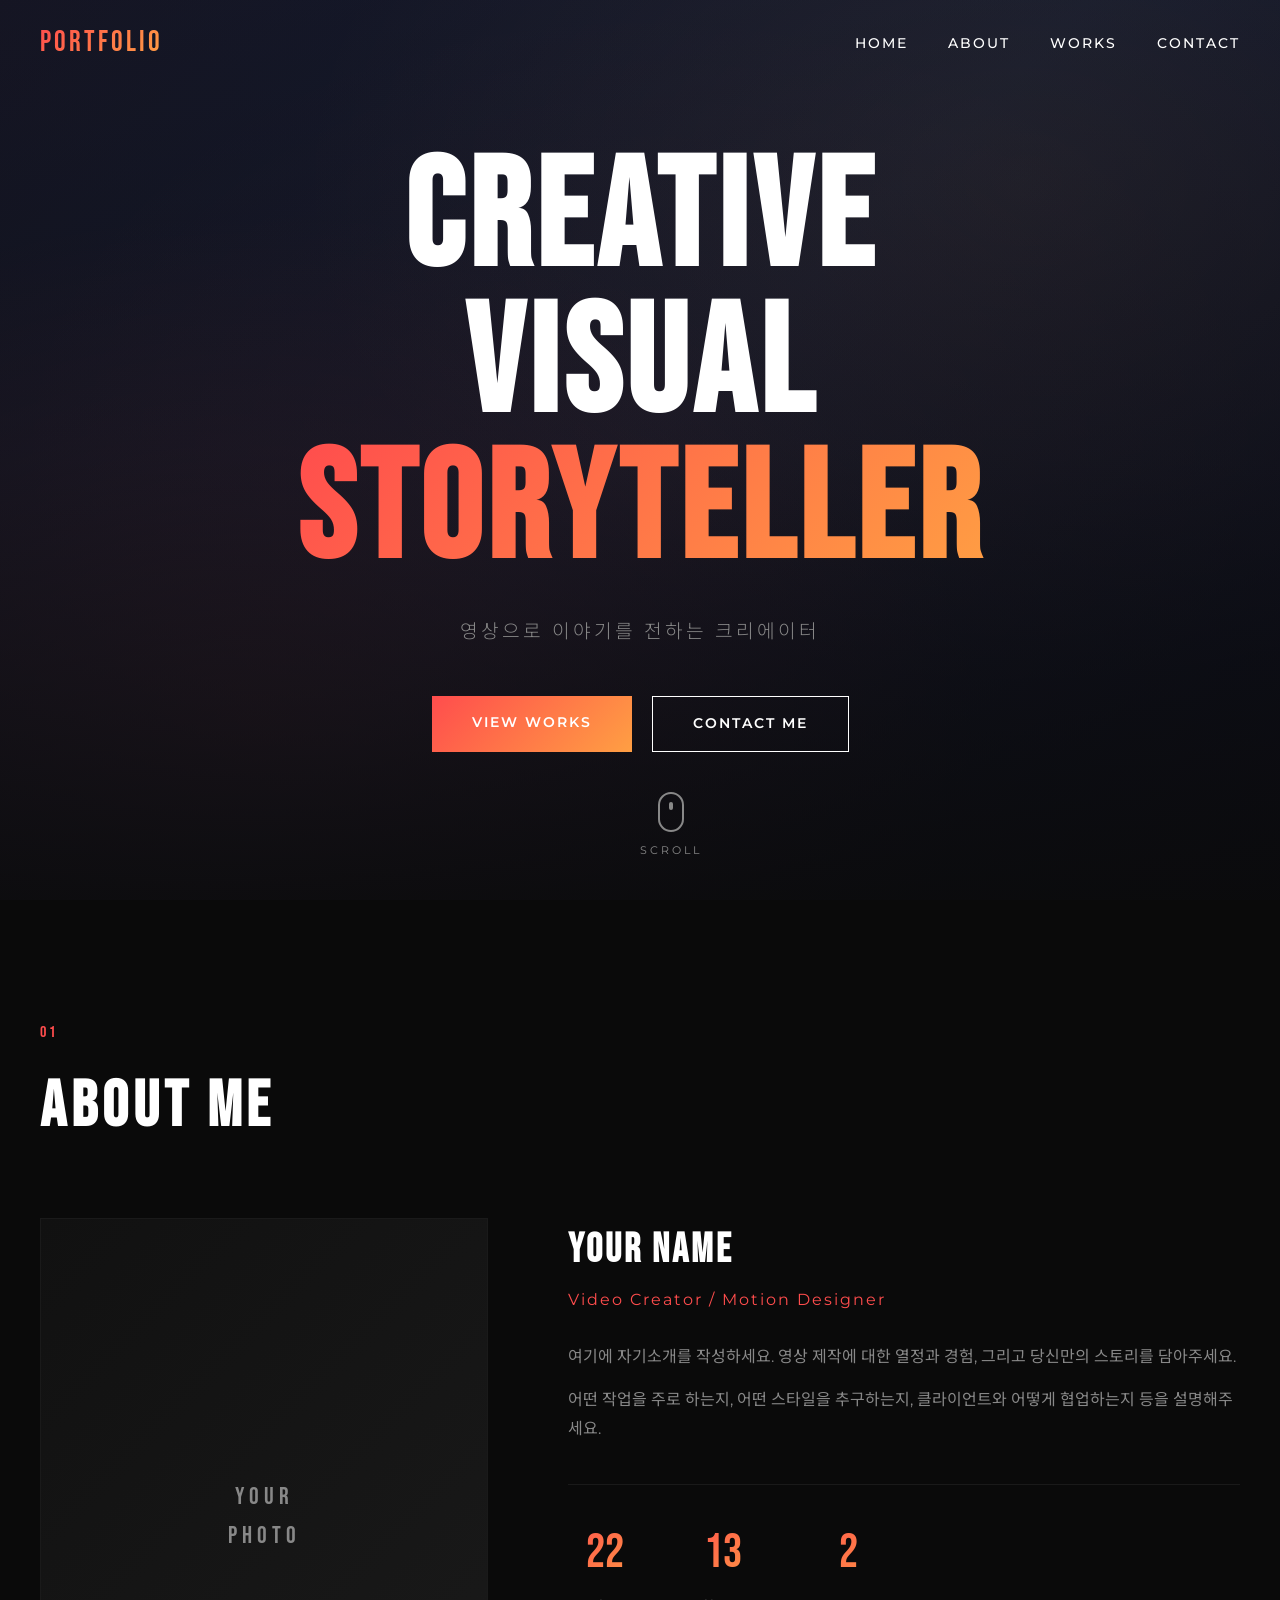
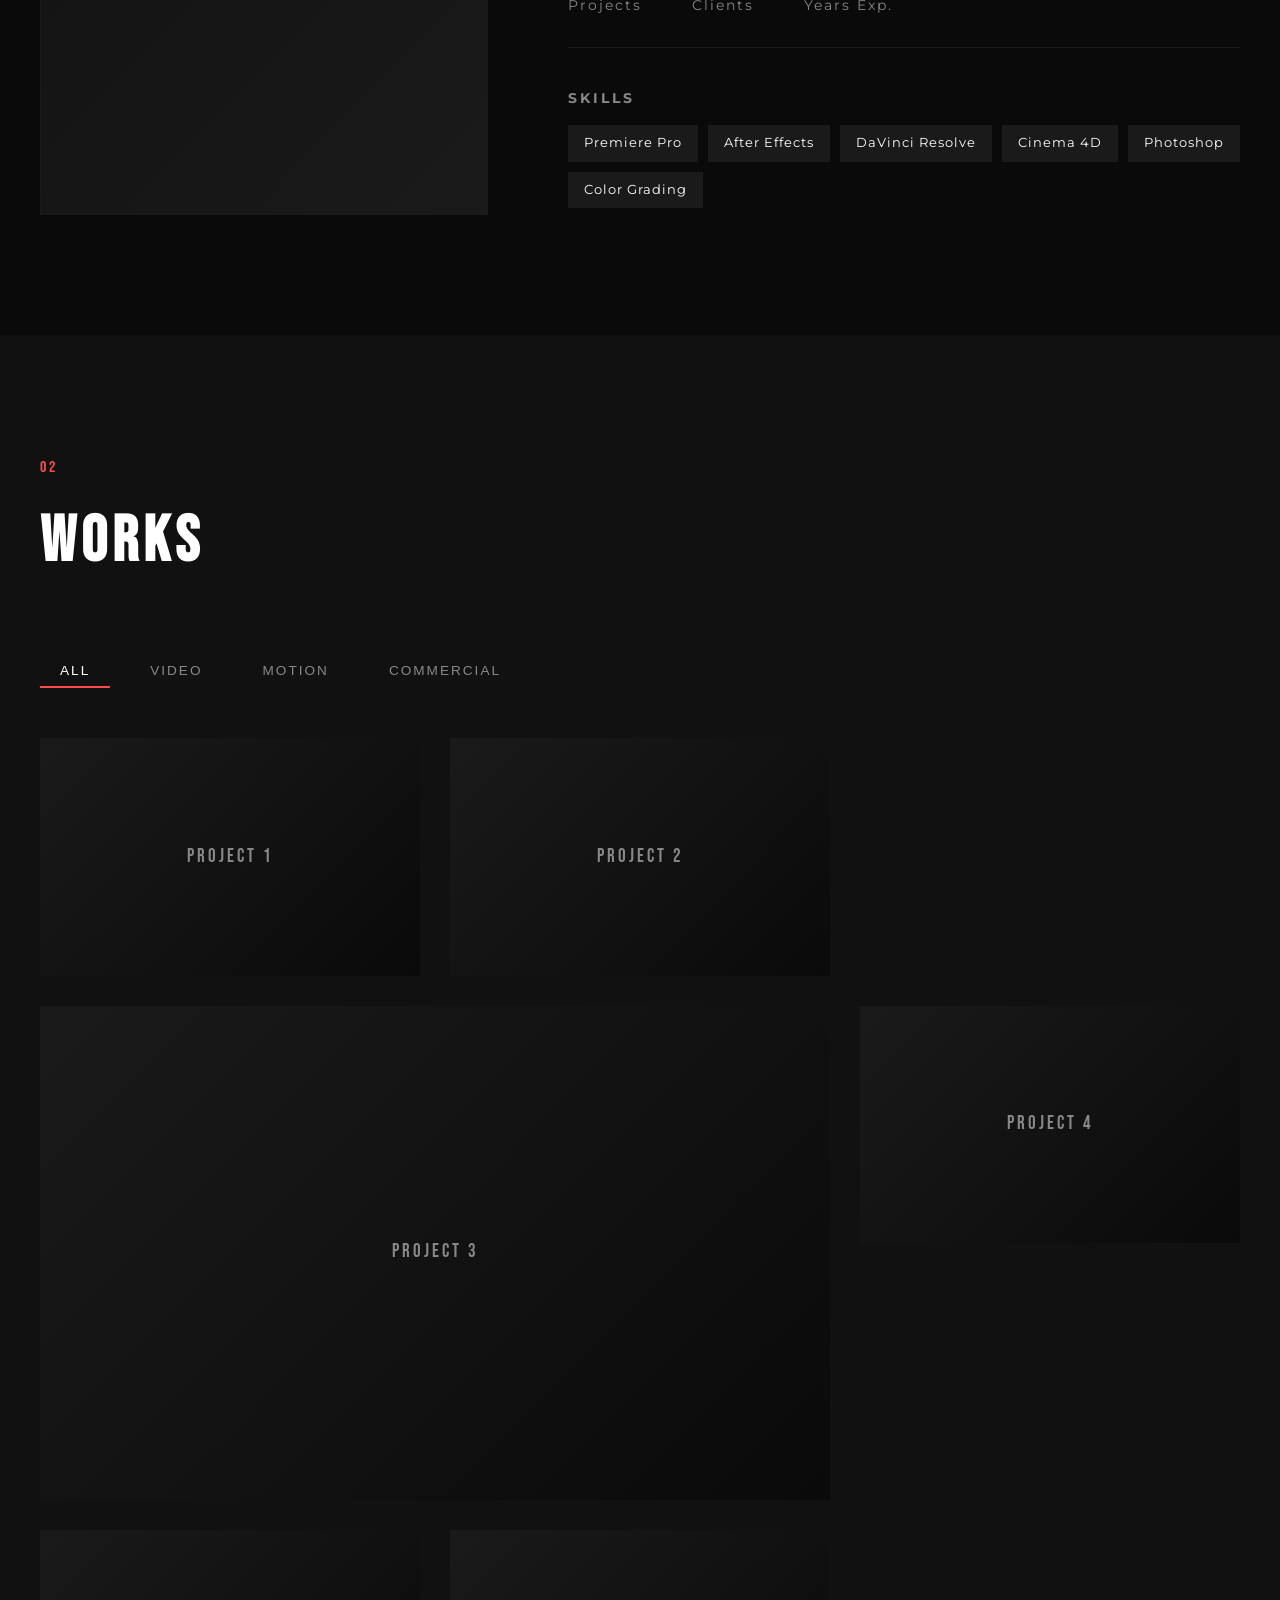
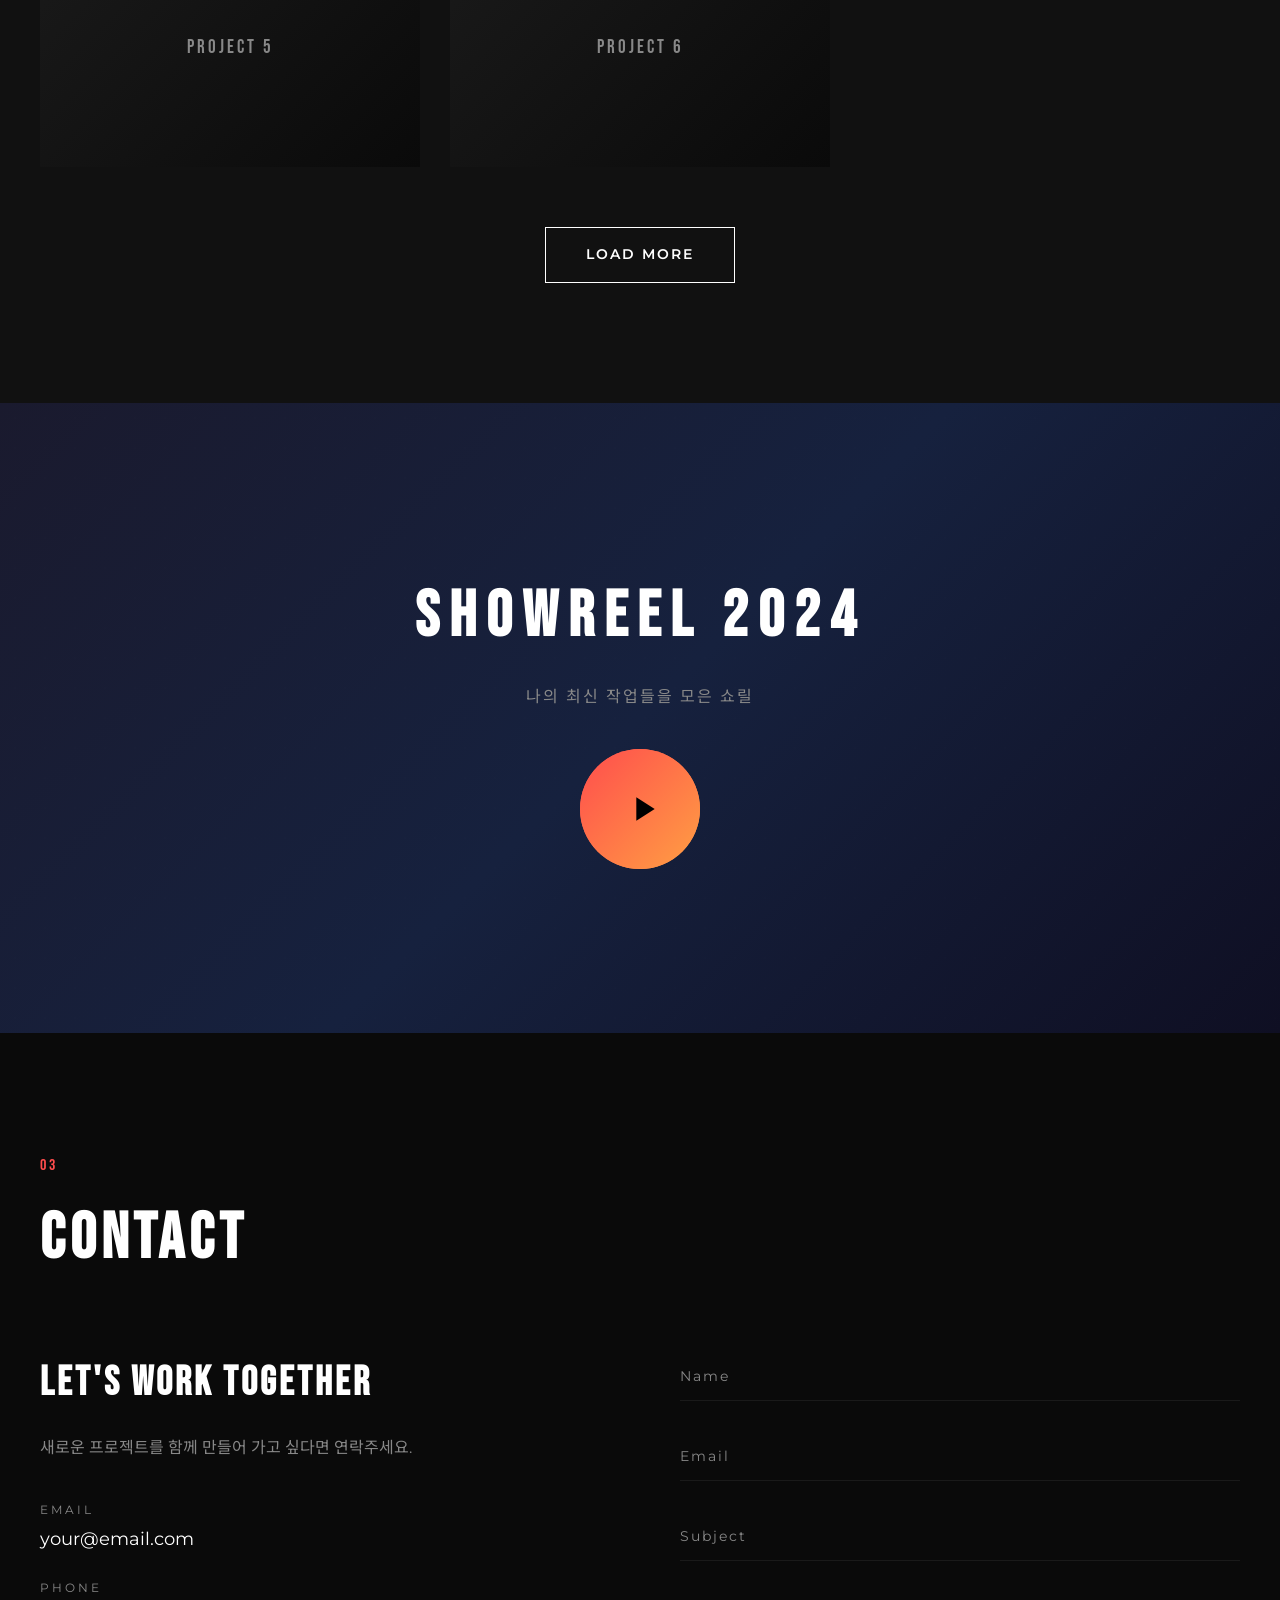
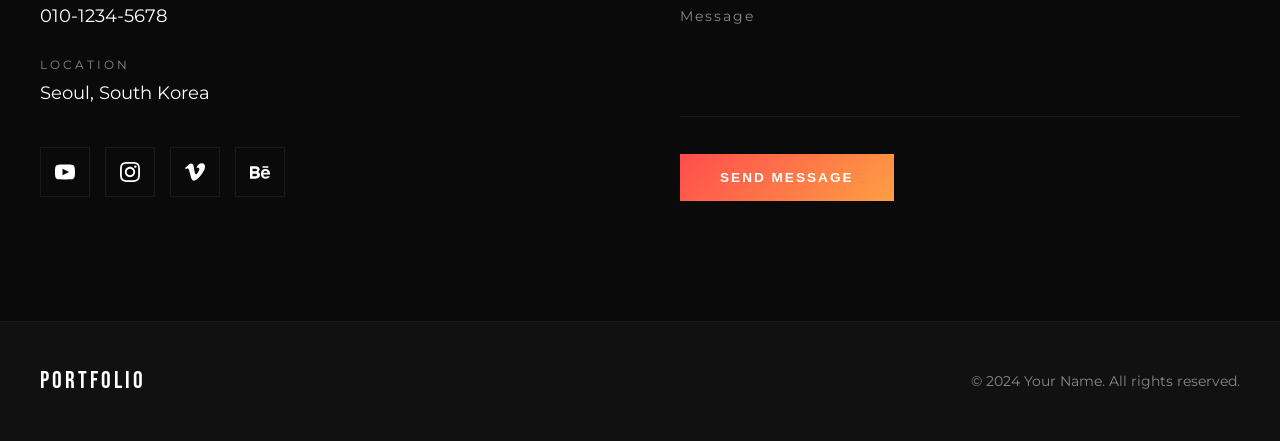
==== index.html @ 2536c37d "Initial commit: Portfolio website - Hero section with video background support - About section with " ====
<!DOCTYPE html>
<html lang="ko">
<head>
    <meta charset="UTF-8">
    <meta name="viewport" content="width=device-width, initial-scale=1.0">
    <title>Portfolio | Video & Media Creator</title>
    <link rel="stylesheet" href="css/style.css">
    <link href="https://fonts.googleapis.com/css2?family=Noto+Sans+KR:wght@300;400;500;700;900&family=Bebas+Neue&family=Montserrat:wght@300;400;600;700&display=swap" rel="stylesheet">
</head>
<body>
    <!-- Navigation -->
    <nav class="navbar">
        <div class="nav-logo">
            <a href="#hero">PORTFOLIO</a>
        </div>
        <ul class="nav-links">
            <li><a href="#hero">HOME</a></li>
            <li><a href="#about">ABOUT</a></li>
            <li><a href="#works">WORKS</a></li>
            <li><a href="#contact">CONTACT</a></li>
        </ul>
        <div class="nav-hamburger">
            <span></span>
            <span></span>
            <span></span>
        </div>
    </nav>

    <!-- Mobile Menu -->
    <div class="mobile-menu">
        <ul>
            <li><a href="#hero">HOME</a></li>
            <li><a href="#about">ABOUT</a></li>
            <li><a href="#works">WORKS</a></li>
            <li><a href="#contact">CONTACT</a></li>
        </ul>
    </div>

    <!-- Hero Section with Video Background -->
    <section id="hero" class="hero-section">
        <div class="video-container">
            <!-- 비디오 파일을 assets/videos/hero-video.mp4로 업로드하세요 -->
            <!-- 또는 GIF를 assets/images/hero-bg.gif로 업로드하세요 -->
            <video id="hero-video" autoplay muted loop playsinline>
                <source src="assets/videos/hero-video.mp4" type="video/mp4">
                <!-- 비디오가 없을 경우 대체 배경이 표시됩니다 -->
            </video>
            <div class="video-fallback"></div>
            <div class="video-overlay"></div>
        </div>

        <div class="hero-content">
            <div class="hero-text">
                <h1 class="hero-title">
                    <span class="line" data-aos="fade-up">CREATIVE</span>
                    <span class="line" data-aos="fade-up" data-aos-delay="100">VISUAL</span>
                    <span class="line accent" data-aos="fade-up" data-aos-delay="200">STORYTELLER</span>
                </h1>
                <p class="hero-subtitle" data-aos="fade-up" data-aos-delay="300">
                    영상으로 이야기를 전하는 크리에이터
                </p>
                <div class="hero-cta" data-aos="fade-up" data-aos-delay="400">
                    <a href="#works" class="btn btn-primary">VIEW WORKS</a>
                    <a href="#contact" class="btn btn-outline">CONTACT ME</a>
                </div>
            </div>
        </div>

        <div class="scroll-indicator">
            <div class="mouse">
                <div class="wheel"></div>
            </div>
            <span>SCROLL</span>
        </div>
    </section>

    <!-- About Section -->
    <section id="about" class="about-section">
        <div class="container">
            <div class="section-header">
                <span class="section-number">01</span>
                <h2 class="section-title">ABOUT ME</h2>
            </div>

            <div class="about-content">
                <div class="about-image">
                    <div class="image-wrapper">
                        <!-- 프로필 이미지를 assets/images/profile.jpg로 업로드하세요 -->
                        <img src="assets/images/profile.jpg" alt="Profile" onerror="this.style.display='none'">
                        <div class="image-placeholder">
                            <span>YOUR<br>PHOTO</span>
                        </div>
                    </div>
                </div>

                <div class="about-text">
                    <h3 class="about-name">YOUR NAME</h3>
                    <p class="about-role">Video Creator / Motion Designer</p>

                    <div class="about-description">
                        <p>
                            여기에 자기소개를 작성하세요. 영상 제작에 대한 열정과
                            경험, 그리고 당신만의 스토리를 담아주세요.
                        </p>
                        <p>
                            어떤 작업을 주로 하는지, 어떤 스타일을 추구하는지,
                            클라이언트와 어떻게 협업하는지 등을 설명해주세요.
                        </p>
                    </div>

                    <div class="about-stats">
                        <div class="stat-item">
                            <span class="stat-number" data-count="50">0</span>
                            <span class="stat-label">Projects</span>
                        </div>
                        <div class="stat-item">
                            <span class="stat-number" data-count="30">0</span>
                            <span class="stat-label">Clients</span>
                        </div>
                        <div class="stat-item">
                            <span class="stat-number" data-count="5">0</span>
                            <span class="stat-label">Years Exp.</span>
                        </div>
                    </div>

                    <div class="about-skills">
                        <h4>SKILLS</h4>
                        <div class="skill-tags">
                            <span class="tag">Premiere Pro</span>
                            <span class="tag">After Effects</span>
                            <span class="tag">DaVinci Resolve</span>
                            <span class="tag">Cinema 4D</span>
                            <span class="tag">Photoshop</span>
                            <span class="tag">Color Grading</span>
                        </div>
                    </div>
                </div>
            </div>
        </div>
    </section>

    <!-- Works Section -->
    <section id="works" class="works-section">
        <div class="container">
            <div class="section-header">
                <span class="section-number">02</span>
                <h2 class="section-title">WORKS</h2>
            </div>

            <div class="works-filter">
                <button class="filter-btn active" data-filter="all">ALL</button>
                <button class="filter-btn" data-filter="video">VIDEO</button>
                <button class="filter-btn" data-filter="motion">MOTION</button>
                <button class="filter-btn" data-filter="commercial">COMMERCIAL</button>
            </div>

            <div class="works-grid">
                <!-- Work Item 1 -->
                <div class="work-item" data-category="video">
                    <div class="work-thumbnail">
                        <!-- 썸네일을 assets/images/work-1.jpg로 업로드하세요 -->
                        <img src="assets/images/work-1.jpg" alt="Project 1" onerror="this.style.display='none'">
                        <div class="thumbnail-placeholder">
                            <span>PROJECT 1</span>
                        </div>
                        <div class="work-overlay">
                            <div class="work-info">
                                <span class="work-category">VIDEO EDITING</span>
                                <h3 class="work-title">프로젝트 제목 1</h3>
                                <p class="work-desc">프로젝트에 대한 간단한 설명을 여기에 작성하세요.</p>
                                <a href="#" class="work-link">VIEW PROJECT →</a>
                            </div>
                        </div>
                        <div class="play-icon">
                            <svg viewBox="0 0 24 24" fill="currentColor">
                                <path d="M8 5v14l11-7z"/>
                            </svg>
                        </div>
                    </div>
                </div>

                <!-- Work Item 2 -->
                <div class="work-item" data-category="motion">
                    <div class="work-thumbnail">
                        <img src="assets/images/work-2.jpg" alt="Project 2" onerror="this.style.display='none'">
                        <div class="thumbnail-placeholder">
                            <span>PROJECT 2</span>
                        </div>
                        <div class="work-overlay">
                            <div class="work-info">
                                <span class="work-category">MOTION GRAPHICS</span>
                                <h3 class="work-title">프로젝트 제목 2</h3>
                                <p class="work-desc">모션 그래픽 프로젝트 설명</p>
                                <a href="#" class="work-link">VIEW PROJECT →</a>
                            </div>
                        </div>
                        <div class="play-icon">
                            <svg viewBox="0 0 24 24" fill="currentColor">
                                <path d="M8 5v14l11-7z"/>
                            </svg>
                        </div>
                    </div>
                </div>

                <!-- Work Item 3 -->
                <div class="work-item large" data-category="commercial">
                    <div class="work-thumbnail">
                        <img src="assets/images/work-3.jpg" alt="Project 3" onerror="this.style.display='none'">
                        <div class="thumbnail-placeholder">
                            <span>PROJECT 3</span>
                        </div>
                        <div class="work-overlay">
                            <div class="work-info">
                                <span class="work-category">COMMERCIAL</span>
                                <h3 class="work-title">프로젝트 제목 3</h3>
                                <p class="work-desc">상업 영상 프로젝트 설명</p>
                                <a href="#" class="work-link">VIEW PROJECT →</a>
                            </div>
                        </div>
                        <div class="play-icon">
                            <svg viewBox="0 0 24 24" fill="currentColor">
                                <path d="M8 5v14l11-7z"/>
                            </svg>
                        </div>
                    </div>
                </div>

                <!-- Work Item 4 -->
                <div class="work-item" data-category="video">
                    <div class="work-thumbnail">
                        <img src="assets/images/work-4.jpg" alt="Project 4" onerror="this.style.display='none'">
                        <div class="thumbnail-placeholder">
                            <span>PROJECT 4</span>
                        </div>
                        <div class="work-overlay">
                            <div class="work-info">
                                <span class="work-category">MUSIC VIDEO</span>
                                <h3 class="work-title">프로젝트 제목 4</h3>
                                <p class="work-desc">뮤직비디오 프로젝트 설명</p>
                                <a href="#" class="work-link">VIEW PROJECT →</a>
                            </div>
                        </div>
                        <div class="play-icon">
                            <svg viewBox="0 0 24 24" fill="currentColor">
                                <path d="M8 5v14l11-7z"/>
                            </svg>
                        </div>
                    </div>
                </div>

                <!-- Work Item 5 -->
                <div class="work-item" data-category="motion">
                    <div class="work-thumbnail">
                        <img src="assets/images/work-5.jpg" alt="Project 5" onerror="this.style.display='none'">
                        <div class="thumbnail-placeholder">
                            <span>PROJECT 5</span>
                        </div>
                        <div class="work-overlay">
                            <div class="work-info">
                                <span class="work-category">TITLE SEQUENCE</span>
                                <h3 class="work-title">프로젝트 제목 5</h3>
                                <p class="work-desc">타이틀 시퀀스 프로젝트 설명</p>
                                <a href="#" class="work-link">VIEW PROJECT →</a>
                            </div>
                        </div>
                        <div class="play-icon">
                            <svg viewBox="0 0 24 24" fill="currentColor">
                                <path d="M8 5v14l11-7z"/>
                            </svg>
                        </div>
                    </div>
                </div>

                <!-- Work Item 6 -->
                <div class="work-item" data-category="commercial">
                    <div class="work-thumbnail">
                        <img src="assets/images/work-6.jpg" alt="Project 6" onerror="this.style.display='none'">
                        <div class="thumbnail-placeholder">
                            <span>PROJECT 6</span>
                        </div>
                        <div class="work-overlay">
                            <div class="work-info">
                                <span class="work-category">BRAND FILM</span>
                                <h3 class="work-title">프로젝트 제목 6</h3>
                                <p class="work-desc">브랜드 필름 프로젝트 설명</p>
                                <a href="#" class="work-link">VIEW PROJECT →</a>
                            </div>
                        </div>
                        <div class="play-icon">
                            <svg viewBox="0 0 24 24" fill="currentColor">
                                <path d="M8 5v14l11-7z"/>
                            </svg>
                        </div>
                    </div>
                </div>
            </div>

            <div class="works-more">
                <a href="#" class="btn btn-outline">LOAD MORE</a>
            </div>
        </div>
    </section>

    <!-- Showreel Section -->
    <section class="showreel-section">
        <div class="showreel-content">
            <h2>SHOWREEL 2024</h2>
            <p>나의 최신 작업들을 모은 쇼릴</p>
            <button class="play-showreel" id="play-showreel">
                <svg viewBox="0 0 24 24" fill="currentColor">
                    <path d="M8 5v14l11-7z"/>
                </svg>
            </button>
        </div>
        <div class="showreel-video-container" id="showreel-container">
            <button class="close-showreel" id="close-showreel">&times;</button>
            <video id="showreel-video" controls>
                <!-- 쇼릴 비디오를 assets/videos/showreel.mp4로 업로드하세요 -->
                <source src="assets/videos/showreel.mp4" type="video/mp4">
            </video>
        </div>
    </section>

    <!-- Contact Section -->
    <section id="contact" class="contact-section">
        <div class="container">
            <div class="section-header">
                <span class="section-number">03</span>
                <h2 class="section-title">CONTACT</h2>
            </div>

            <div class="contact-content">
                <div class="contact-info">
                    <h3>LET'S WORK TOGETHER</h3>
                    <p>새로운 프로젝트를 함께 만들어 가고 싶다면 연락주세요.</p>

                    <div class="contact-details">
                        <div class="contact-item">
                            <span class="label">EMAIL</span>
                            <a href="mailto:your@email.com">your@email.com</a>
                        </div>
                        <div class="contact-item">
                            <span class="label">PHONE</span>
                            <a href="tel:+821012345678">010-1234-5678</a>
                        </div>
                        <div class="contact-item">
                            <span class="label">LOCATION</span>
                            <span>Seoul, South Korea</span>
                        </div>
                    </div>

                    <div class="social-links">
                        <a href="#" class="social-link" aria-label="YouTube">
                            <svg viewBox="0 0 24 24" fill="currentColor">
                                <path d="M19.615 3.184c-3.604-.246-11.631-.245-15.23 0-3.897.266-4.356 2.62-4.385 8.816.029 6.185.484 8.549 4.385 8.816 3.6.245 11.626.246 15.23 0 3.897-.266 4.356-2.62 4.385-8.816-.029-6.185-.484-8.549-4.385-8.816zm-10.615 12.816v-8l8 3.993-8 4.007z"/>
                            </svg>
                        </a>
                        <a href="#" class="social-link" aria-label="Instagram">
                            <svg viewBox="0 0 24 24" fill="currentColor">
                                <path d="M12 2.163c3.204 0 3.584.012 4.85.07 3.252.148 4.771 1.691 4.919 4.919.058 1.265.069 1.645.069 4.849 0 3.205-.012 3.584-.069 4.849-.149 3.225-1.664 4.771-4.919 4.919-1.266.058-1.644.07-4.85.07-3.204 0-3.584-.012-4.849-.07-3.26-.149-4.771-1.699-4.919-4.92-.058-1.265-.07-1.644-.07-4.849 0-3.204.013-3.583.07-4.849.149-3.227 1.664-4.771 4.919-4.919 1.266-.057 1.645-.069 4.849-.069zm0-2.163c-3.259 0-3.667.014-4.947.072-4.358.2-6.78 2.618-6.98 6.98-.059 1.281-.073 1.689-.073 4.948 0 3.259.014 3.668.072 4.948.2 4.358 2.618 6.78 6.98 6.98 1.281.058 1.689.072 4.948.072 3.259 0 3.668-.014 4.948-.072 4.354-.2 6.782-2.618 6.979-6.98.059-1.28.073-1.689.073-4.948 0-3.259-.014-3.667-.072-4.947-.196-4.354-2.617-6.78-6.979-6.98-1.281-.059-1.69-.073-4.949-.073zm0 5.838c-3.403 0-6.162 2.759-6.162 6.162s2.759 6.163 6.162 6.163 6.162-2.759 6.162-6.163c0-3.403-2.759-6.162-6.162-6.162zm0 10.162c-2.209 0-4-1.79-4-4 0-2.209 1.791-4 4-4s4 1.791 4 4c0 2.21-1.791 4-4 4zm6.406-11.845c-.796 0-1.441.645-1.441 1.44s.645 1.44 1.441 1.44c.795 0 1.439-.645 1.439-1.44s-.644-1.44-1.439-1.44z"/>
                            </svg>
                        </a>
                        <a href="#" class="social-link" aria-label="Vimeo">
                            <svg viewBox="0 0 24 24" fill="currentColor">
                                <path d="M23.977 6.416c-.105 2.338-1.739 5.543-4.894 9.609-3.268 4.247-6.026 6.37-8.29 6.37-1.409 0-2.578-1.294-3.553-3.881L5.322 11.4C4.603 8.816 3.834 7.522 3.01 7.522c-.179 0-.806.378-1.881 1.132L0 7.197c1.185-1.044 2.351-2.084 3.501-3.128C5.08 2.701 6.266 1.984 7.055 1.91c1.867-.18 3.016 1.1 3.447 3.838.465 2.953.789 4.789.971 5.507.539 2.45 1.131 3.674 1.776 3.674.502 0 1.256-.796 2.265-2.385 1.004-1.589 1.54-2.797 1.612-3.628.144-1.371-.395-2.061-1.614-2.061-.574 0-1.167.121-1.777.391 1.186-3.868 3.434-5.757 6.762-5.637 2.473.06 3.628 1.664 3.493 4.797l-.013.01z"/>
                            </svg>
                        </a>
                        <a href="#" class="social-link" aria-label="Behance">
                            <svg viewBox="0 0 24 24" fill="currentColor">
                                <path d="M22 7h-7v-2h7v2zm1.726 10c-.442 1.297-2.029 3-5.101 3-3.074 0-5.564-1.729-5.564-5.675 0-3.91 2.325-5.92 5.466-5.92 3.082 0 4.964 1.782 5.375 4.426.078.506.109 1.188.095 2.14h-8.027c.13 3.211 3.483 3.312 4.588 2.029h3.168zm-7.686-4h4.965c-.105-1.547-1.136-2.219-2.477-2.219-1.466 0-2.277.768-2.488 2.219zm-9.574 6.988h-6.466v-14.967h6.953c5.476.081 5.58 5.444 2.72 6.906 3.461 1.26 3.577 8.061-3.207 8.061zm-3.466-8.988h3.584c2.508 0 2.906-3-.312-3h-3.272v3zm3.391 3h-3.391v3.016h3.341c3.055 0 2.868-3.016.05-3.016z"/>
                            </svg>
                        </a>
                    </div>
                </div>

                <form class="contact-form" id="contact-form">
                    <div class="form-group">
                        <input type="text" id="name" name="name" required>
                        <label for="name">Name</label>
                    </div>
                    <div class="form-group">
                        <input type="email" id="email" name="email" required>
                        <label for="email">Email</label>
                    </div>
                    <div class="form-group">
                        <input type="text" id="subject" name="subject" required>
                        <label for="subject">Subject</label>
                    </div>
                    <div class="form-group">
                        <textarea id="message" name="message" rows="5" required></textarea>
                        <label for="message">Message</label>
                    </div>
                    <button type="submit" class="btn btn-primary">SEND MESSAGE</button>
                </form>
            </div>
        </div>
    </section>

    <!-- Footer -->
    <footer class="footer">
        <div class="container">
            <div class="footer-content">
                <div class="footer-logo">PORTFOLIO</div>
                <p class="footer-copyright">&copy; 2024 Your Name. All rights reserved.</p>
            </div>
        </div>
    </footer>

    <!-- Video Modal -->
    <div class="video-modal" id="video-modal">
        <div class="modal-content">
            <button class="modal-close" id="modal-close">&times;</button>
            <video id="modal-video" controls>
                <source src="" type="video/mp4">
            </video>
        </div>
    </div>

    <script src="js/main.js"></script>
</body>
</html>
---- css/style.css ----
/* ============================================
   PORTFOLIO - Creative Video Creator
   Dark Modern / Artistic Theme
   ============================================ */

/* CSS Variables */
:root {
    /* Colors */
    --color-bg: #0a0a0a;
    --color-bg-secondary: #111111;
    --color-bg-tertiary: #1a1a1a;
    --color-text: #ffffff;
    --color-text-muted: #888888;
    --color-accent: #ff4d4d;
    --color-accent-secondary: #ff6b6b;
    --color-gradient-start: #ff4d4d;
    --color-gradient-end: #ff9f43;

    /* Typography */
    --font-primary: 'Montserrat', 'Noto Sans KR', sans-serif;
    --font-display: 'Bebas Neue', 'Montserrat', sans-serif;

    /* Spacing */
    --section-padding: 120px;
    --container-width: 1400px;

    /* Transitions */
    --transition-fast: 0.2s ease;
    --transition-medium: 0.4s cubic-bezier(0.25, 0.46, 0.45, 0.94);
    --transition-slow: 0.8s cubic-bezier(0.25, 0.46, 0.45, 0.94);
}

/* Reset & Base */
*, *::before, *::after {
    margin: 0;
    padding: 0;
    box-sizing: border-box;
}

html {
    scroll-behavior: smooth;
    font-size: 16px;
}

body {
    font-family: var(--font-primary);
    background-color: var(--color-bg);
    color: var(--color-text);
    line-height: 1.6;
    overflow-x: hidden;
}

a {
    text-decoration: none;
    color: inherit;
}

img {
    max-width: 100%;
    height: auto;
    display: block;
}

/* Container */
.container {
    max-width: var(--container-width);
    margin: 0 auto;
    padding: 0 40px;
}

/* ============================================
   NAVIGATION
   ============================================ */
.navbar {
    position: fixed;
    top: 0;
    left: 0;
    right: 0;
    z-index: 1000;
    padding: 20px 40px;
    display: flex;
    justify-content: space-between;
    align-items: center;
    transition: var(--transition-medium);
}

.navbar.scrolled {
    background: rgba(10, 10, 10, 0.95);
    backdrop-filter: blur(10px);
    padding: 15px 40px;
}

.nav-logo a {
    font-family: var(--font-display);
    font-size: 1.8rem;
    letter-spacing: 3px;
    background: linear-gradient(135deg, var(--color-gradient-start), var(--color-gradient-end));
    -webkit-background-clip: text;
    -webkit-text-fill-color: transparent;
    background-clip: text;
}

.nav-links {
    display: flex;
    gap: 40px;
    list-style: none;
}

.nav-links a {
    font-size: 0.85rem;
    font-weight: 500;
    letter-spacing: 2px;
    position: relative;
    padding: 5px 0;
}

.nav-links a::after {
    content: '';
    position: absolute;
    bottom: 0;
    left: 0;
    width: 0;
    height: 2px;
    background: linear-gradient(90deg, var(--color-gradient-start), var(--color-gradient-end));
    transition: var(--transition-fast);
}

.nav-links a:hover::after {
    width: 100%;
}

.nav-hamburger {
    display: none;
    flex-direction: column;
    gap: 6px;
    cursor: pointer;
    z-index: 1001;
}

.nav-hamburger span {
    width: 30px;
    height: 2px;
    background: var(--color-text);
    transition: var(--transition-fast);
}

.nav-hamburger.active span:nth-child(1) {
    transform: rotate(45deg) translate(6px, 6px);
}

.nav-hamburger.active span:nth-child(2) {
    opacity: 0;
}

.nav-hamburger.active span:nth-child(3) {
    transform: rotate(-45deg) translate(6px, -6px);
}

/* Mobile Menu */
.mobile-menu {
    position: fixed;
    top: 0;
    right: -100%;
    width: 100%;
    height: 100vh;
    background: rgba(10, 10, 10, 0.98);
    display: flex;
    align-items: center;
    justify-content: center;
    transition: var(--transition-medium);
    z-index: 999;
}

.mobile-menu.active {
    right: 0;
}

.mobile-menu ul {
    list-style: none;
    text-align: center;
}

.mobile-menu li {
    margin: 30px 0;
}

.mobile-menu a {
    font-family: var(--font-display);
    font-size: 2.5rem;
    letter-spacing: 5px;
}

/* ============================================
   HERO SECTION
   ============================================ */
.hero-section {
    position: relative;
    height: 100vh;
    min-height: 700px;
    display: flex;
    align-items: center;
    justify-content: center;
    overflow: hidden;
}

.video-container {
    position: absolute;
    top: 0;
    left: 0;
    width: 100%;
    height: 100%;
    z-index: 1;
}

.video-container video {
    width: 100%;
    height: 100%;
    object-fit: cover;
}

.video-fallback {
    position: absolute;
    top: 0;
    left: 0;
    width: 100%;
    height: 100%;
    background: linear-gradient(135deg, #1a1a2e 0%, #16213e 50%, #0f0f23 100%);
    z-index: -1;
}

/* Animated background when no video */
.video-fallback::before {
    content: '';
    position: absolute;
    top: 0;
    left: 0;
    width: 100%;
    height: 100%;
    background:
        radial-gradient(ellipse at 20% 80%, rgba(255, 77, 77, 0.15) 0%, transparent 50%),
        radial-gradient(ellipse at 80% 20%, rgba(255, 159, 67, 0.1) 0%, transparent 50%),
        radial-gradient(ellipse at 50% 50%, rgba(255, 77, 77, 0.05) 0%, transparent 70%);
    animation: gradientPulse 8s ease-in-out infinite;
}

@keyframes gradientPulse {
    0%, 100% { opacity: 1; transform: scale(1); }
    50% { opacity: 0.7; transform: scale(1.1); }
}

.video-overlay {
    position: absolute;
    top: 0;
    left: 0;
    width: 100%;
    height: 100%;
    background: linear-gradient(
        to bottom,
        rgba(10, 10, 10, 0.3) 0%,
        rgba(10, 10, 10, 0.5) 50%,
        rgba(10, 10, 10, 0.9) 100%
    );
    z-index: 2;
}

.hero-content {
    position: relative;
    z-index: 3;
    text-align: center;
    padding: 0 20px;
}

.hero-title {
    font-family: var(--font-display);
    font-size: clamp(3rem, 12vw, 10rem);
    line-height: 0.95;
    letter-spacing: 5px;
    margin-bottom: 30px;
}

.hero-title .line {
    display: block;
    opacity: 0;
    transform: translateY(50px);
    animation: fadeUp 1s forwards;
}

.hero-title .line:nth-child(2) {
    animation-delay: 0.2s;
}

.hero-title .line.accent {
    background: linear-gradient(135deg, var(--color-gradient-start), var(--color-gradient-end));
    -webkit-background-clip: text;
    -webkit-text-fill-color: transparent;
    background-clip: text;
    animation-delay: 0.4s;
}

@keyframes fadeUp {
    to {
        opacity: 1;
        transform: translateY(0);
    }
}

.hero-subtitle {
    font-size: 1.2rem;
    font-weight: 300;
    color: var(--color-text-muted);
    letter-spacing: 3px;
    margin-bottom: 50px;
    opacity: 0;
    animation: fadeUp 1s 0.6s forwards;
}

.hero-cta {
    display: flex;
    gap: 20px;
    justify-content: center;
    opacity: 0;
    animation: fadeUp 1s 0.8s forwards;
}

/* Buttons */
.btn {
    display: inline-block;
    padding: 16px 40px;
    font-size: 0.85rem;
    font-weight: 600;
    letter-spacing: 2px;
    border-radius: 0;
    transition: var(--transition-medium);
    cursor: pointer;
}

.btn-primary {
    background: linear-gradient(135deg, var(--color-gradient-start), var(--color-gradient-end));
    color: var(--color-text);
    border: none;
}

.btn-primary:hover {
    transform: translateY(-3px);
    box-shadow: 0 10px 30px rgba(255, 77, 77, 0.3);
}

.btn-outline {
    background: transparent;
    border: 1px solid var(--color-text);
    color: var(--color-text);
}

.btn-outline:hover {
    background: var(--color-text);
    color: var(--color-bg);
}

/* Scroll Indicator */
.scroll-indicator {
    position: absolute;
    bottom: 40px;
    left: 50%;
    transform: translateX(-50%);
    z-index: 3;
    display: flex;
    flex-direction: column;
    align-items: center;
    gap: 10px;
    opacity: 0;
    animation: fadeUp 1s 1.2s forwards;
}

.mouse {
    width: 26px;
    height: 40px;
    border: 2px solid var(--color-text-muted);
    border-radius: 20px;
    position: relative;
}

.wheel {
    width: 4px;
    height: 8px;
    background: var(--color-text-muted);
    border-radius: 2px;
    position: absolute;
    top: 8px;
    left: 50%;
    transform: translateX(-50%);
    animation: scroll 2s infinite;
}

@keyframes scroll {
    0% { opacity: 1; transform: translateX(-50%) translateY(0); }
    100% { opacity: 0; transform: translateX(-50%) translateY(15px); }
}

.scroll-indicator span {
    font-size: 0.7rem;
    letter-spacing: 3px;
    color: var(--color-text-muted);
}

/* ============================================
   SECTION STYLES
   ============================================ */
.section-header {
    margin-bottom: 60px;
}

.section-number {
    display: block;
    font-family: var(--font-display);
    font-size: 1rem;
    color: var(--color-accent);
    letter-spacing: 3px;
    margin-bottom: 10px;
}

.section-title {
    font-family: var(--font-display);
    font-size: clamp(2.5rem, 6vw, 4rem);
    letter-spacing: 5px;
}

/* ============================================
   ABOUT SECTION
   ============================================ */
.about-section {
    padding: var(--section-padding) 0;
    background: var(--color-bg);
}

.about-content {
    display: grid;
    grid-template-columns: 1fr 1.5fr;
    gap: 80px;
    align-items: start;
}

.about-image {
    position: relative;
}

.image-wrapper {
    position: relative;
    aspect-ratio: 3/4;
    overflow: hidden;
}

.image-wrapper img {
    width: 100%;
    height: 100%;
    object-fit: cover;
}

.image-placeholder {
    position: absolute;
    top: 0;
    left: 0;
    width: 100%;
    height: 100%;
    background: linear-gradient(135deg, var(--color-bg-secondary), var(--color-bg-tertiary));
    display: flex;
    align-items: center;
    justify-content: center;
    border: 1px solid var(--color-bg-tertiary);
}

.image-placeholder span {
    font-family: var(--font-display);
    font-size: 1.5rem;
    letter-spacing: 5px;
    color: var(--color-text-muted);
    text-align: center;
}

.image-wrapper::after {
    content: '';
    position: absolute;
    top: 20px;
    left: 20px;
    right: -20px;
    bottom: -20px;
    border: 1px solid var(--color-accent);
    z-index: -1;
}

.about-name {
    font-family: var(--font-display);
    font-size: 2.5rem;
    letter-spacing: 3px;
    margin-bottom: 5px;
}

.about-role {
    color: var(--color-accent);
    font-size: 1rem;
    letter-spacing: 2px;
    margin-bottom: 30px;
}

.about-description {
    margin-bottom: 40px;
}

.about-description p {
    color: var(--color-text-muted);
    margin-bottom: 15px;
    line-height: 1.8;
}

.about-stats {
    display: flex;
    gap: 50px;
    margin-bottom: 40px;
    padding: 30px 0;
    border-top: 1px solid var(--color-bg-tertiary);
    border-bottom: 1px solid var(--color-bg-tertiary);
}

.stat-item {
    text-align: center;
}

.stat-number {
    display: block;
    font-family: var(--font-display);
    font-size: 3rem;
    background: linear-gradient(135deg, var(--color-gradient-start), var(--color-gradient-end));
    -webkit-background-clip: text;
    -webkit-text-fill-color: transparent;
    background-clip: text;
}

.stat-label {
    font-size: 0.85rem;
    color: var(--color-text-muted);
    letter-spacing: 2px;
}

.about-skills h4 {
    font-size: 0.85rem;
    letter-spacing: 3px;
    margin-bottom: 15px;
    color: var(--color-text-muted);
}

.skill-tags {
    display: flex;
    flex-wrap: wrap;
    gap: 10px;
}

.tag {
    padding: 8px 16px;
    background: var(--color-bg-tertiary);
    font-size: 0.8rem;
    letter-spacing: 1px;
    transition: var(--transition-fast);
}

.tag:hover {
    background: var(--color-accent);
}

/* ============================================
   WORKS SECTION
   ============================================ */
.works-section {
    padding: var(--section-padding) 0;
    background: var(--color-bg-secondary);
}

.works-filter {
    display: flex;
    gap: 20px;
    margin-bottom: 50px;
    flex-wrap: wrap;
}

.filter-btn {
    background: none;
    border: none;
    color: var(--color-text-muted);
    font-size: 0.85rem;
    font-weight: 500;
    letter-spacing: 2px;
    cursor: pointer;
    padding: 10px 20px;
    transition: var(--transition-fast);
    position: relative;
}

.filter-btn::after {
    content: '';
    position: absolute;
    bottom: 0;
    left: 50%;
    width: 0;
    height: 2px;
    background: var(--color-accent);
    transition: var(--transition-fast);
    transform: translateX(-50%);
}

.filter-btn:hover,
.filter-btn.active {
    color: var(--color-text);
}

.filter-btn.active::after {
    width: 100%;
}

.works-grid {
    display: grid;
    grid-template-columns: repeat(3, 1fr);
    gap: 30px;
}

.work-item {
    position: relative;
    overflow: hidden;
}

.work-item.large {
    grid-column: span 2;
}

.work-thumbnail {
    position: relative;
    aspect-ratio: 16/10;
    overflow: hidden;
    cursor: pointer;
}

.work-thumbnail img {
    width: 100%;
    height: 100%;
    object-fit: cover;
    transition: var(--transition-slow);
}

.thumbnail-placeholder {
    position: absolute;
    top: 0;
    left: 0;
    width: 100%;
    height: 100%;
    background: linear-gradient(135deg, var(--color-bg-tertiary), var(--color-bg));
    display: flex;
    align-items: center;
    justify-content: center;
}

.thumbnail-placeholder span {
    font-family: var(--font-display);
    font-size: 1.2rem;
    letter-spacing: 3px;
    color: var(--color-text-muted);
}

.work-overlay {
    position: absolute;
    top: 0;
    left: 0;
    width: 100%;
    height: 100%;
    background: linear-gradient(
        to top,
        rgba(10, 10, 10, 0.95) 0%,
        rgba(10, 10, 10, 0.7) 50%,
        transparent 100%
    );
    display: flex;
    align-items: flex-end;
    padding: 30px;
    opacity: 0;
    transition: var(--transition-medium);
}

.work-item:hover .work-overlay {
    opacity: 1;
}

.work-item:hover .work-thumbnail img {
    transform: scale(1.1);
}

.work-info {
    transform: translateY(20px);
    transition: var(--transition-medium);
}

.work-item:hover .work-info {
    transform: translateY(0);
}

.work-category {
    display: inline-block;
    font-size: 0.7rem;
    letter-spacing: 2px;
    color: var(--color-accent);
    margin-bottom: 10px;
}

.work-title {
    font-family: var(--font-display);
    font-size: 1.5rem;
    letter-spacing: 2px;
    margin-bottom: 10px;
}

.work-desc {
    font-size: 0.9rem;
    color: var(--color-text-muted);
    margin-bottom: 15px;
}

.work-link {
    font-size: 0.85rem;
    letter-spacing: 2px;
    color: var(--color-accent);
    transition: var(--transition-fast);
}

.work-link:hover {
    letter-spacing: 4px;
}

.play-icon {
    position: absolute;
    top: 50%;
    left: 50%;
    transform: translate(-50%, -50%);
    width: 60px;
    height: 60px;
    background: rgba(255, 255, 255, 0.1);
    backdrop-filter: blur(5px);
    border-radius: 50%;
    display: flex;
    align-items: center;
    justify-content: center;
    transition: var(--transition-medium);
    opacity: 0;
}

.work-item:hover .play-icon {
    opacity: 1;
}

.play-icon svg {
    width: 24px;
    height: 24px;
    margin-left: 4px;
}

.works-more {
    text-align: center;
    margin-top: 60px;
}

/* ============================================
   SHOWREEL SECTION
   ============================================ */
.showreel-section {
    position: relative;
    height: 70vh;
    min-height: 500px;
    display: flex;
    align-items: center;
    justify-content: center;
    background: linear-gradient(135deg, #1a1a2e 0%, #16213e 50%, #0f0f23 100%);
    overflow: hidden;
}

.showreel-section::before {
    content: '';
    position: absolute;
    top: 0;
    left: 0;
    width: 100%;
    height: 100%;
    background: url('data:image/svg+xml,<svg xmlns="http://www.w3.org/2000/svg" viewBox="0 0 100 100"><circle cx="50" cy="50" r="1" fill="rgba(255,255,255,0.1)"/></svg>');
    background-size: 30px 30px;
    opacity: 0.5;
}

.showreel-content {
    position: relative;
    text-align: center;
    z-index: 2;
}

.showreel-content h2 {
    font-family: var(--font-display);
    font-size: clamp(2rem, 5vw, 4rem);
    letter-spacing: 10px;
    margin-bottom: 15px;
}

.showreel-content p {
    color: var(--color-text-muted);
    margin-bottom: 40px;
    letter-spacing: 2px;
}

.play-showreel {
    width: 120px;
    height: 120px;
    border-radius: 50%;
    background: linear-gradient(135deg, var(--color-gradient-start), var(--color-gradient-end));
    border: none;
    cursor: pointer;
    display: flex;
    align-items: center;
    justify-content: center;
    margin: 0 auto;
    transition: var(--transition-medium);
    position: relative;
}

.play-showreel::before {
    content: '';
    position: absolute;
    width: 100%;
    height: 100%;
    border-radius: 50%;
    background: inherit;
    animation: pulse 2s infinite;
    z-index: -1;
}

@keyframes pulse {
    0% { transform: scale(1); opacity: 1; }
    100% { transform: scale(1.5); opacity: 0; }
}

.play-showreel:hover {
    transform: scale(1.1);
}

.play-showreel svg {
    width: 40px;
    height: 40px;
    margin-left: 5px;
}

.showreel-video-container {
    position: fixed;
    top: 0;
    left: 0;
    width: 100%;
    height: 100%;
    background: rgba(0, 0, 0, 0.95);
    display: flex;
    align-items: center;
    justify-content: center;
    z-index: 9999;
    opacity: 0;
    visibility: hidden;
    transition: var(--transition-medium);
}

.showreel-video-container.active {
    opacity: 1;
    visibility: visible;
}

.showreel-video-container video {
    max-width: 90%;
    max-height: 90%;
}

.close-showreel {
    position: absolute;
    top: 30px;
    right: 30px;
    width: 50px;
    height: 50px;
    background: none;
    border: 1px solid var(--color-text);
    color: var(--color-text);
    font-size: 2rem;
    cursor: pointer;
    transition: var(--transition-fast);
}

.close-showreel:hover {
    background: var(--color-text);
    color: var(--color-bg);
}

/* ============================================
   CONTACT SECTION
   ============================================ */
.contact-section {
    padding: var(--section-padding) 0;
    background: var(--color-bg);
}

.contact-content {
    display: grid;
    grid-template-columns: 1fr 1fr;
    gap: 80px;
}

.contact-info h3 {
    font-family: var(--font-display);
    font-size: 2.5rem;
    letter-spacing: 3px;
    margin-bottom: 20px;
}

.contact-info > p {
    color: var(--color-text-muted);
    margin-bottom: 40px;
}

.contact-details {
    margin-bottom: 40px;
}

.contact-item {
    margin-bottom: 25px;
}

.contact-item .label {
    display: block;
    font-size: 0.75rem;
    letter-spacing: 3px;
    color: var(--color-text-muted);
    margin-bottom: 5px;
}

.contact-item a,
.contact-item span {
    font-size: 1.1rem;
    transition: var(--transition-fast);
}

.contact-item a:hover {
    color: var(--color-accent);
}

.social-links {
    display: flex;
    gap: 15px;
}

.social-link {
    width: 50px;
    height: 50px;
    border: 1px solid var(--color-bg-tertiary);
    display: flex;
    align-items: center;
    justify-content: center;
    transition: var(--transition-fast);
}

.social-link:hover {
    background: var(--color-accent);
    border-color: var(--color-accent);
}

.social-link svg {
    width: 20px;
    height: 20px;
}

/* Contact Form */
.contact-form {
    display: flex;
    flex-direction: column;
    gap: 30px;
}

.form-group {
    position: relative;
}

.form-group input,
.form-group textarea {
    width: 100%;
    padding: 15px 0;
    background: none;
    border: none;
    border-bottom: 1px solid var(--color-bg-tertiary);
    color: var(--color-text);
    font-family: var(--font-primary);
    font-size: 1rem;
    transition: var(--transition-fast);
}

.form-group input:focus,
.form-group textarea:focus {
    outline: none;
    border-color: var(--color-accent);
}

.form-group label {
    position: absolute;
    left: 0;
    top: 15px;
    font-size: 0.85rem;
    letter-spacing: 2px;
    color: var(--color-text-muted);
    pointer-events: none;
    transition: var(--transition-fast);
}

.form-group input:focus + label,
.form-group input:valid + label,
.form-group textarea:focus + label,
.form-group textarea:valid + label {
    top: -10px;
    font-size: 0.7rem;
    color: var(--color-accent);
}

.form-group textarea {
    resize: none;
    min-height: 120px;
}

.contact-form .btn {
    align-self: flex-start;
}

/* ============================================
   FOOTER
   ============================================ */
.footer {
    padding: 40px 0;
    background: var(--color-bg-secondary);
    border-top: 1px solid var(--color-bg-tertiary);
}

.footer-content {
    display: flex;
    justify-content: space-between;
    align-items: center;
}

.footer-logo {
    font-family: var(--font-display);
    font-size: 1.5rem;
    letter-spacing: 3px;
}

.footer-copyright {
    color: var(--color-text-muted);
    font-size: 0.85rem;
}

/* ============================================
   VIDEO MODAL
   ============================================ */
.video-modal {
    position: fixed;
    top: 0;
    left: 0;
    width: 100%;
    height: 100%;
    background: rgba(0, 0, 0, 0.95);
    z-index: 9999;
    display: flex;
    align-items: center;
    justify-content: center;
    opacity: 0;
    visibility: hidden;
    transition: var(--transition-medium);
}

.video-modal.active {
    opacity: 1;
    visibility: visible;
}

.modal-content {
    position: relative;
    max-width: 90%;
    max-height: 90%;
}

.modal-close {
    position: absolute;
    top: -50px;
    right: 0;
    width: 40px;
    height: 40px;
    background: none;
    border: 1px solid var(--color-text);
    color: var(--color-text);
    font-size: 1.5rem;
    cursor: pointer;
    transition: var(--transition-fast);
}

.modal-close:hover {
    background: var(--color-text);
    color: var(--color-bg);
}

.modal-content video {
    max-width: 100%;
    max-height: 80vh;
}

/* ============================================
   RESPONSIVE
   ============================================ */
@media (max-width: 1200px) {
    .works-grid {
        grid-template-columns: repeat(2, 1fr);
    }

    .work-item.large {
        grid-column: span 2;
    }
}

@media (max-width: 992px) {
    .about-content {
        grid-template-columns: 1fr;
        gap: 50px;
    }

    .contact-content {
        grid-template-columns: 1fr;
        gap: 60px;
    }
}

@media (max-width: 768px) {
    :root {
        --section-padding: 80px;
    }

    .container {
        padding: 0 20px;
    }

    .nav-links {
        display: none;
    }

    .nav-hamburger {
        display: flex;
    }

    .hero-title {
        font-size: clamp(2.5rem, 15vw, 5rem);
    }

    .hero-cta {
        flex-direction: column;
        align-items: center;
    }

    .works-grid {
        grid-template-columns: 1fr;
    }

    .work-item.large {
        grid-column: span 1;
    }

    .about-stats {
        justify-content: space-between;
        gap: 20px;
    }

    .footer-content {
        flex-direction: column;
        gap: 20px;
        text-align: center;
    }
}

@media (max-width: 480px) {
    .btn {
        padding: 14px 30px;
        width: 100%;
        text-align: center;
    }

    .about-stats {
        flex-direction: column;
        align-items: flex-start;
    }

    .stat-item {
        text-align: left;
    }

    .works-filter {
        justify-content: center;
    }

    .filter-btn {
        padding: 8px 15px;
        font-size: 0.75rem;
    }
}

/* ============================================
   ANIMATIONS & UTILITIES
   ============================================ */
.fade-in {
    opacity: 0;
    transform: translateY(30px);
    transition: var(--transition-slow);
}

.fade-in.visible {
    opacity: 1;
    transform: translateY(0);
}

/* Loading state for images */
.loading {
    position: relative;
    overflow: hidden;
}

.loading::after {
    content: '';
    position: absolute;
    top: 0;
    left: -100%;
    width: 100%;
    height: 100%;
    background: linear-gradient(
        90deg,
        transparent,
        rgba(255, 255, 255, 0.1),
        transparent
    );
    animation: shimmer 1.5s infinite;
}

@keyframes shimmer {
    100% { left: 100%; }
}
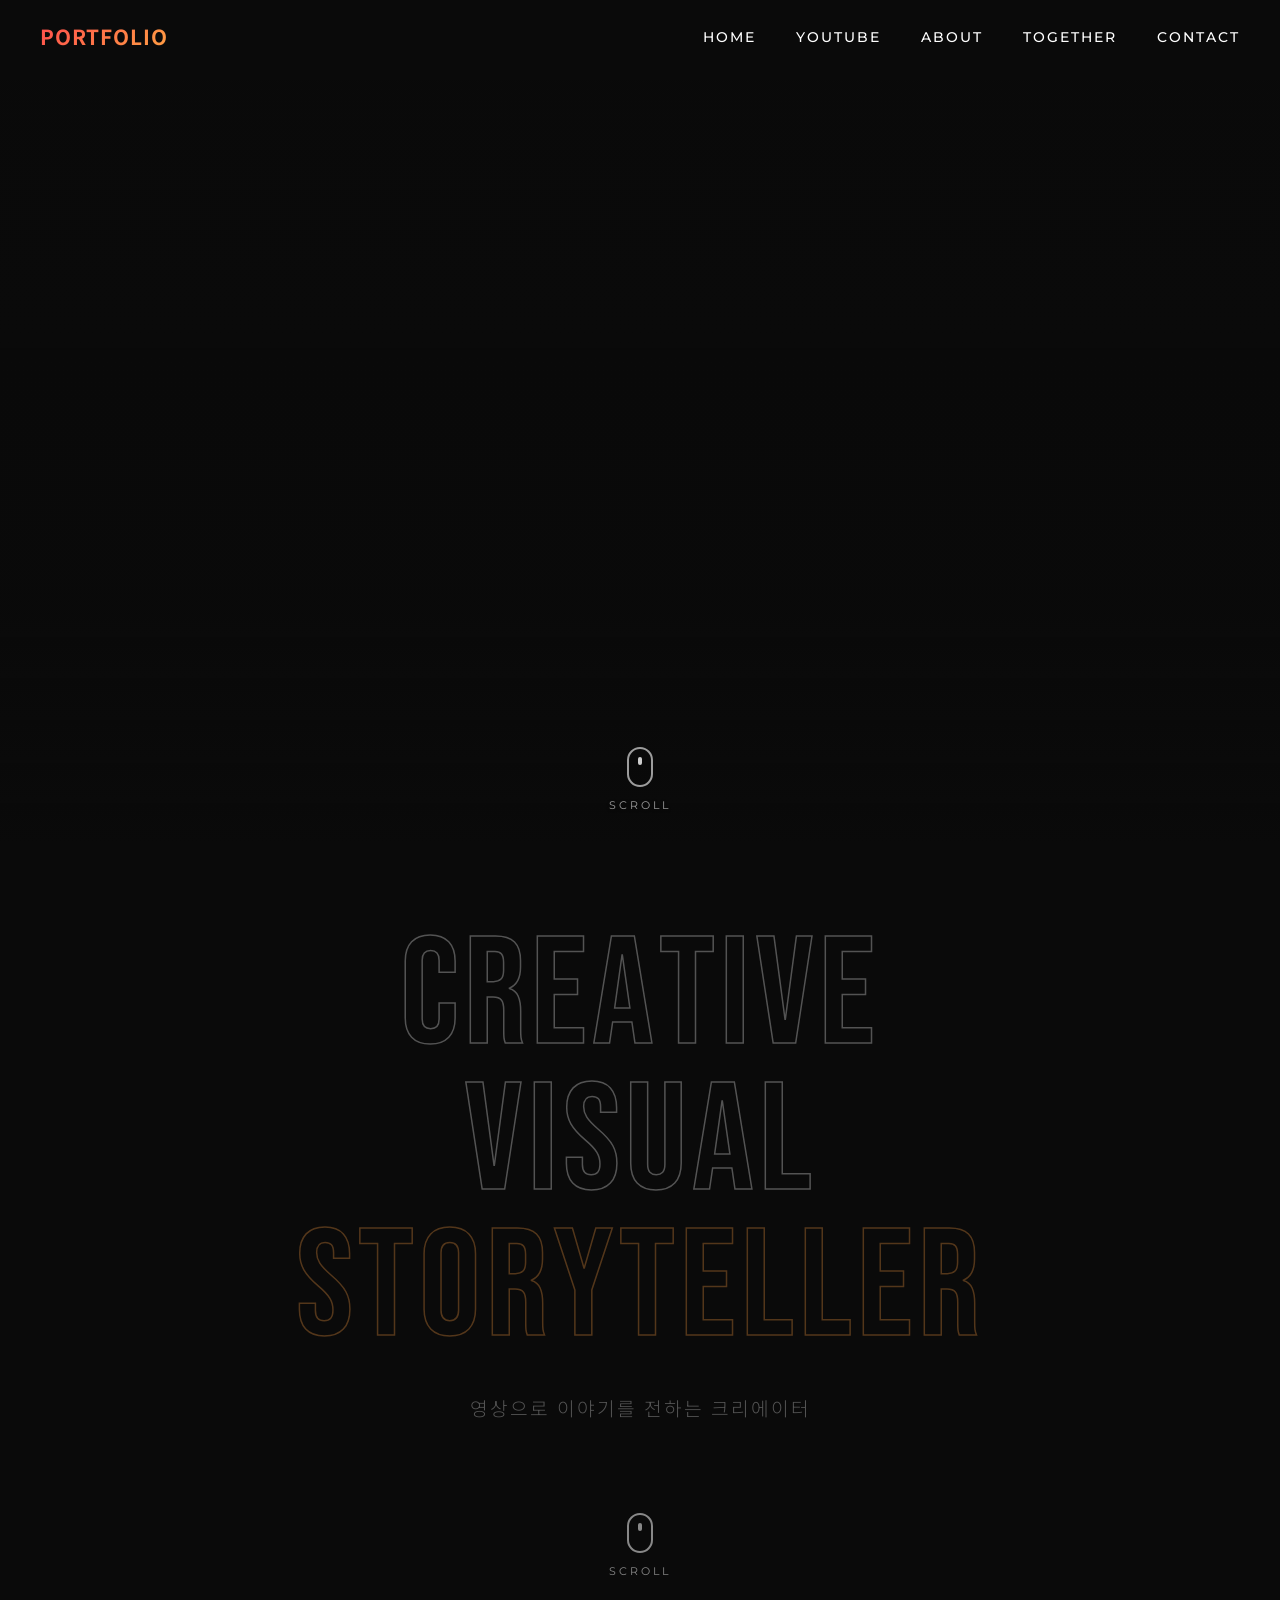
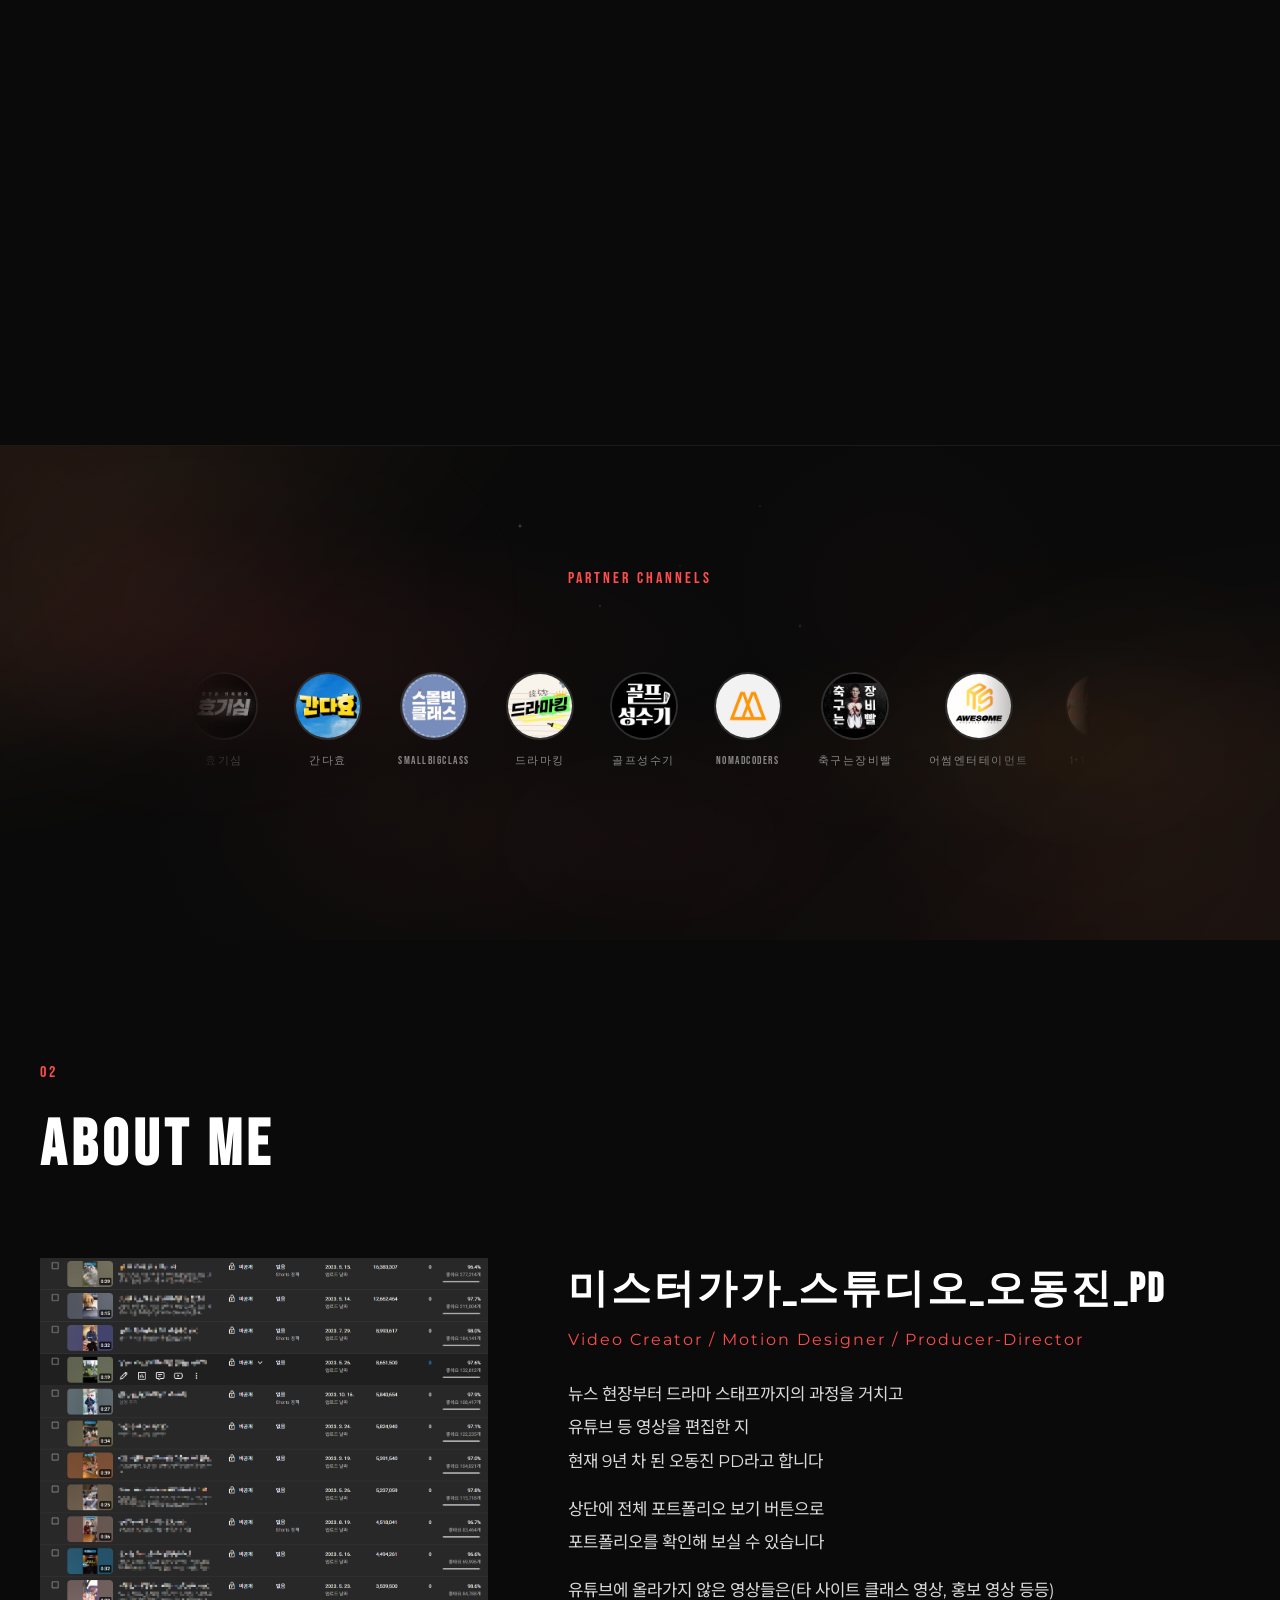
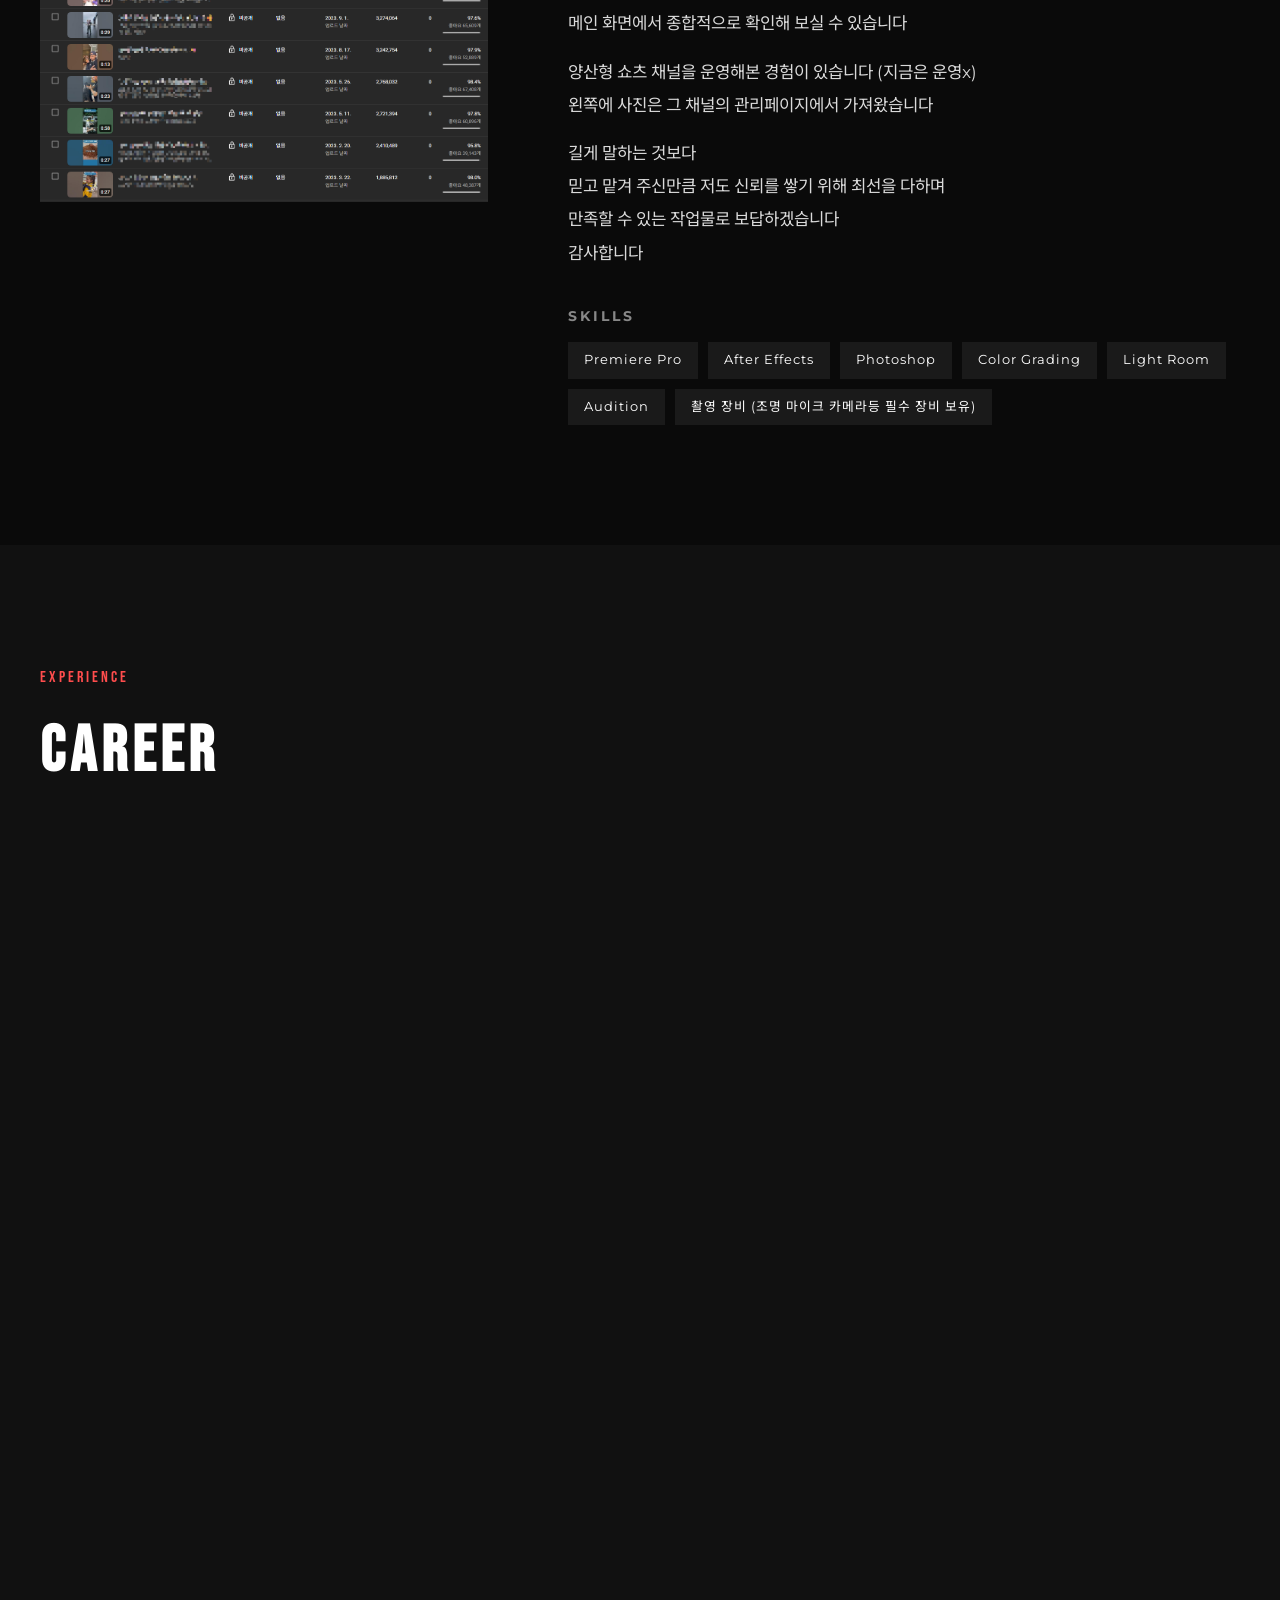
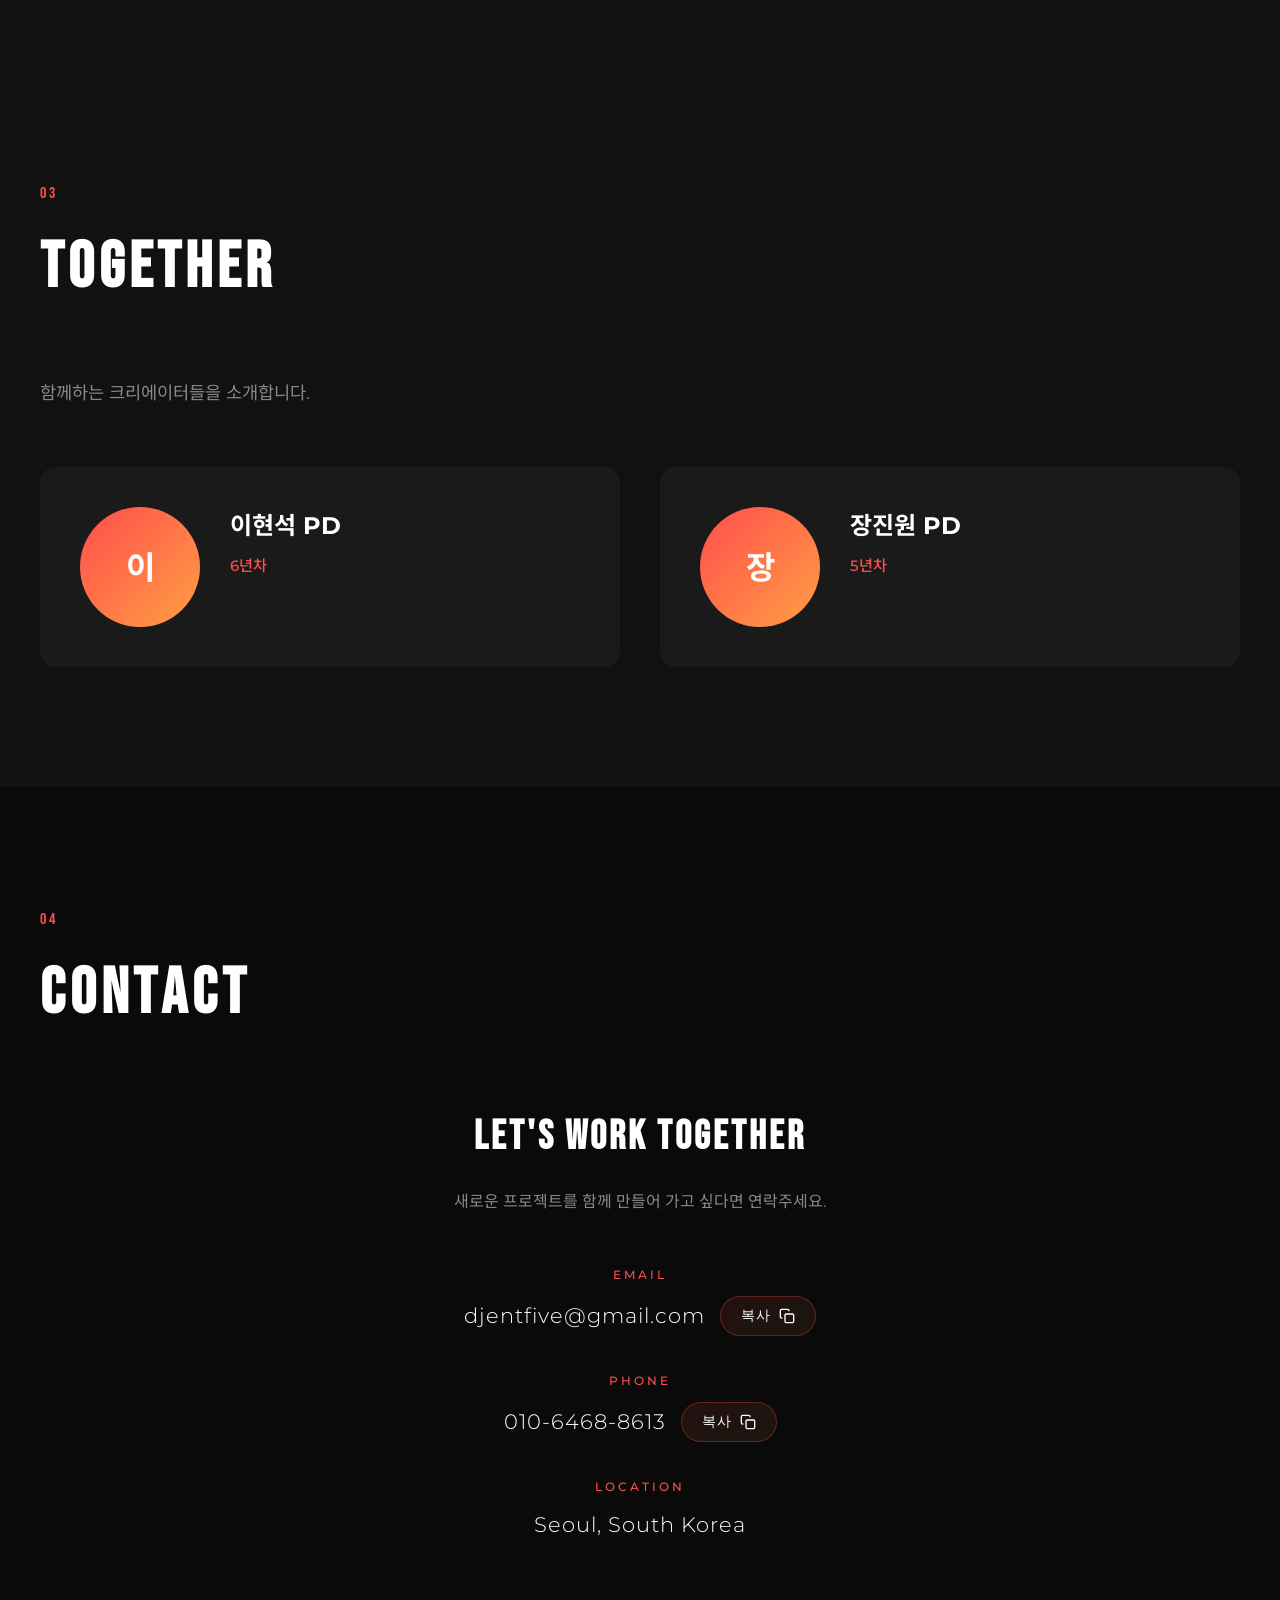
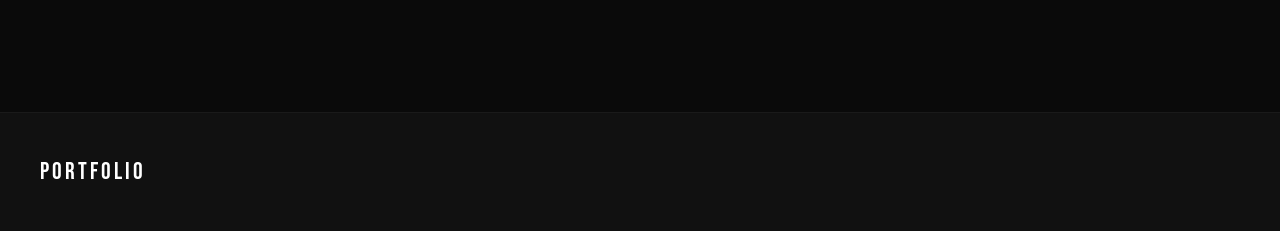
==== commit 993c8c63: "포트폴리오 전체 업데이트: 채널 데이터 동기화, 어드민 패널, 통계 수정 - data.js: localStorage 데이터 동기화 (10개 채널 정보) - data.js: save" ====
--- a/index.html
+++ b/index.html
@@ -5,18 +5,20 @@
     <meta name="viewport" content="width=device-width, initial-scale=1.0">
     <title>Portfolio | Video & Media Creator</title>
     <link rel="stylesheet" href="css/style.css">
+    <link rel="stylesheet" href="https://cdn.jsdelivr.net/npm/swiper@11/swiper-bundle.min.css">
     <link href="https://fonts.googleapis.com/css2?family=Noto+Sans+KR:wght@300;400;500;700;900&family=Bebas+Neue&family=Montserrat:wght@300;400;600;700&display=swap" rel="stylesheet">
 </head>
 <body>
     <!-- Navigation -->
     <nav class="navbar">
         <div class="nav-logo">
-            <a href="#hero">PORTFOLIO</a>
+            <a href="#hero" id="nav-logo-text">미스터가가 스튜디오</a>
         </div>
         <ul class="nav-links">
             <li><a href="#hero">HOME</a></li>
+            <li><a href="#channels">YOUTUBE</a></li>
             <li><a href="#about">ABOUT</a></li>
-            <li><a href="#works">WORKS</a></li>
+            <li><a href="#together">TOGETHER</a></li>
             <li><a href="#contact">CONTACT</a></li>
         </ul>
         <div class="nav-hamburger">
@@ -30,39 +32,45 @@
     <div class="mobile-menu">
         <ul>
             <li><a href="#hero">HOME</a></li>
+            <li><a href="#channels">YOUTUBE</a></li>
             <li><a href="#about">ABOUT</a></li>
-            <li><a href="#works">WORKS</a></li>
+            <li><a href="#together">TOGETHER</a></li>
             <li><a href="#contact">CONTACT</a></li>
         </ul>
     </div>
 
-    <!-- Hero Section with Video Background -->
-    <section id="hero" class="hero-section">
-        <div class="video-container">
-            <!-- 비디오 파일을 assets/videos/hero-video.mp4로 업로드하세요 -->
-            <!-- 또는 GIF를 assets/images/hero-bg.gif로 업로드하세요 -->
-            <video id="hero-video" autoplay muted loop playsinline>
-                <source src="assets/videos/hero-video.mp4" type="video/mp4">
-                <!-- 비디오가 없을 경우 대체 배경이 표시됩니다 -->
-            </video>
-            <div class="video-fallback"></div>
-            <div class="video-overlay"></div>
-        </div>
+    <!-- Hero Video Section -->
+    <section id="hero" class="hero-video-section">
+        <div class="swiper hero-swiper">
+            <div class="swiper-wrapper" id="hero-slides">
+                <!-- 동적으로 생성 -->
+            </div>
+            <div class="swiper-pagination hero-pagination"></div>
+        </div>
+        <!-- 스크롤 유도 인디케이터 -->
+        <div class="hero-scroll-indicator">
+            <div class="scroll-mouse">
+                <div class="scroll-wheel"></div>
+            </div>
+            <span>SCROLL</span>
+        </div>
+    </section>
+
+    <!-- Hero Content Section (Separate) -->
+    <section class="hero-content-section">
+        <!-- 배경 비디오/이미지 -->
+        <div class="hero-content-bg" id="hero-content-bg">
+            <!-- 동적으로 생성 -->
+        </div>
+        <div class="hero-content-overlay"></div>
 
         <div class="hero-content">
             <div class="hero-text">
-                <h1 class="hero-title">
-                    <span class="line" data-aos="fade-up">CREATIVE</span>
-                    <span class="line" data-aos="fade-up" data-aos-delay="100">VISUAL</span>
-                    <span class="line accent" data-aos="fade-up" data-aos-delay="200">STORYTELLER</span>
+                <h1 class="hero-title hero-title-animated" id="hero-title">
+                    <!-- 동적으로 생성 -->
                 </h1>
-                <p class="hero-subtitle" data-aos="fade-up" data-aos-delay="300">
-                    영상으로 이야기를 전하는 크리에이터
-                </p>
-                <div class="hero-cta" data-aos="fade-up" data-aos-delay="400">
-                    <a href="#works" class="btn btn-primary">VIEW WORKS</a>
-                    <a href="#contact" class="btn btn-outline">CONTACT ME</a>
-                </div>
+                <p class="hero-subtitle" id="hero-subtitle"></p>
+                <!-- 버튼은 CONTACT 섹션 작업 시 추가 예정 -->
             </div>
         </div>
 
@@ -74,64 +82,117 @@
         </div>
     </section>
 
+    <!-- Greeting Section (Pin on Scroll) -->
+    <section class="greeting-section" id="greeting">
+        <!-- Ambient background effects -->
+        <div class="greeting-ambient greeting-ambient-1"></div>
+        <div class="greeting-ambient greeting-ambient-2"></div>
+        <div class="greeting-ambient greeting-ambient-3"></div>
+        <div class="greeting-glow greeting-glow-1"></div>
+        <div class="greeting-glow greeting-glow-2"></div>
+
+        <div class="greeting-content">
+            <p class="greeting-text" id="greeting-text">
+                <span>변</span><span>화</span><span>하</span><span>는</span>
+                <span> </span>
+                <span>미</span><span>디</span><span>어</span>
+                <span> </span>
+                <span>시</span><span>대</span><span>에</span>
+                <br>
+                <span>가</span><span>장</span>
+                <span> </span>
+                <span>창</span><span>의</span><span>적</span><span>인</span>
+                <span> </span>
+                <span>콘</span><span>텐</span><span>츠</span><span>를</span>
+                <span> </span>
+                <span>만</span><span>듭</span><span>니</span><span>다</span>
+            </p>
+        </div>
+    </section>
+
+    <!-- Key Stats Section -->
+    <section class="key-stats-section">
+        <div class="container">
+            <div class="key-stats-grid">
+                <div class="key-stat-item">
+                    <span class="key-stat-number">20+</span>
+                    <span class="key-stat-label">채널 운영 경험</span>
+                </div>
+                <div class="key-stat-divider"></div>
+                <div class="key-stat-item">
+                    <span class="key-stat-number">400+</span>
+                    <span class="key-stat-label">누적 작업 영상</span>
+                </div>
+                <div class="key-stat-divider"></div>
+                <div class="key-stat-item">
+                    <span class="key-stat-number">92%</span>
+                    <span class="key-stat-label">재계약률</span>
+                </div>
+                <div class="key-stat-divider"></div>
+                <div class="key-stat-item">
+                    <span class="key-stat-number">9년</span>
+                    <span class="key-stat-label">업력</span>
+                </div>
+            </div>
+            <div class="key-stats-specialties">
+                <span class="specialty-tag">정보성 영상</span>
+                <span class="specialty-dot"></span>
+                <span class="specialty-tag">인터뷰 영상</span>
+                <span class="specialty-dot"></span>
+                <span class="specialty-tag">교육 영상</span>
+                <span class="specialty-dot"></span>
+                <span class="specialty-tag">모션그래픽</span>
+            </div>
+        </div>
+    </section>
+
+    <!-- Channel Portfolio Section -->
+    <section id="channels" class="channels-section">
+        <!-- Animated smoke/light leak background layers -->
+        <div class="smoke-layer smoke-layer-1"></div>
+        <div class="smoke-layer smoke-layer-2"></div>
+        <div class="smoke-layer smoke-layer-3"></div>
+        <div class="light-leak light-leak-1"></div>
+        <div class="light-leak light-leak-2"></div>
+
+        <div class="container">
+            <div class="section-header" style="text-align:center;">
+                <span class="section-number">PARTNER CHANNELS</span>
+            </div>
+        </div>
+
+        <div class="channels-marquee-wrap" id="channels-preview">
+            <!-- 동적으로 생성: 무한 스크롤 마퀴 -->
+        </div>
+    </section>
+
     <!-- About Section -->
     <section id="about" class="about-section">
         <div class="container">
             <div class="section-header">
-                <span class="section-number">01</span>
-                <h2 class="section-title">ABOUT ME</h2>
+                <span class="section-number">02</span>
+                <h2 class="section-title char-split">ABOUT ME</h2>
             </div>
 
             <div class="about-content">
                 <div class="about-image">
                     <div class="image-wrapper">
-                        <!-- 프로필 이미지를 assets/images/profile.jpg로 업로드하세요 -->
-                        <img src="assets/images/profile.jpg" alt="Profile" onerror="this.style.display='none'">
-                        <div class="image-placeholder">
-                            <span>YOUR<br>PHOTO</span>
-                        </div>
+                        <img src="" alt="Profile" id="profile-image" onerror="this.style.display='none'">
                     </div>
                 </div>
 
                 <div class="about-text">
-                    <h3 class="about-name">YOUR NAME</h3>
-                    <p class="about-role">Video Creator / Motion Designer</p>
-
-                    <div class="about-description">
-                        <p>
-                            여기에 자기소개를 작성하세요. 영상 제작에 대한 열정과
-                            경험, 그리고 당신만의 스토리를 담아주세요.
-                        </p>
-                        <p>
-                            어떤 작업을 주로 하는지, 어떤 스타일을 추구하는지,
-                            클라이언트와 어떻게 협업하는지 등을 설명해주세요.
-                        </p>
-                    </div>
-
-                    <div class="about-stats">
-                        <div class="stat-item">
-                            <span class="stat-number" data-count="50">0</span>
-                            <span class="stat-label">Projects</span>
-                        </div>
-                        <div class="stat-item">
-                            <span class="stat-number" data-count="30">0</span>
-                            <span class="stat-label">Clients</span>
-                        </div>
-                        <div class="stat-item">
-                            <span class="stat-number" data-count="5">0</span>
-                            <span class="stat-label">Years Exp.</span>
-                        </div>
+                    <h3 class="about-name" id="about-name">YOUR NAME</h3>
+                    <p class="about-role" id="about-role">Video Creator / Motion Designer</p>
+
+                    <div class="about-description" id="about-description">
+                        <!-- 동적으로 생성 -->
                     </div>
 
                     <div class="about-skills">
                         <h4>SKILLS</h4>
-                        <div class="skill-tags">
-                            <span class="tag">Premiere Pro</span>
-                            <span class="tag">After Effects</span>
-                            <span class="tag">DaVinci Resolve</span>
-                            <span class="tag">Cinema 4D</span>
-                            <span class="tag">Photoshop</span>
-                            <span class="tag">Color Grading</span>
+                        <div class="skill-tags" id="skill-tags">
+                            <!-- 동적으로 생성 -->
                         </div>
                     </div>
                 </div>
@@ -139,185 +200,93 @@
         </div>
     </section>
 
-    <!-- Works Section -->
-    <section id="works" class="works-section">
+    <!-- Career History Section -->
+    <section class="career-section">
         <div class="container">
             <div class="section-header">
-                <span class="section-number">02</span>
-                <h2 class="section-title">WORKS</h2>
-            </div>
-
-            <div class="works-filter">
-                <button class="filter-btn active" data-filter="all">ALL</button>
-                <button class="filter-btn" data-filter="video">VIDEO</button>
-                <button class="filter-btn" data-filter="motion">MOTION</button>
-                <button class="filter-btn" data-filter="commercial">COMMERCIAL</button>
-            </div>
-
-            <div class="works-grid">
-                <!-- Work Item 1 -->
-                <div class="work-item" data-category="video">
-                    <div class="work-thumbnail">
-                        <!-- 썸네일을 assets/images/work-1.jpg로 업로드하세요 -->
-                        <img src="assets/images/work-1.jpg" alt="Project 1" onerror="this.style.display='none'">
-                        <div class="thumbnail-placeholder">
-                            <span>PROJECT 1</span>
-                        </div>
-                        <div class="work-overlay">
-                            <div class="work-info">
-                                <span class="work-category">VIDEO EDITING</span>
-                                <h3 class="work-title">프로젝트 제목 1</h3>
-                                <p class="work-desc">프로젝트에 대한 간단한 설명을 여기에 작성하세요.</p>
-                                <a href="#" class="work-link">VIEW PROJECT →</a>
-                            </div>
-                        </div>
-                        <div class="play-icon">
-                            <svg viewBox="0 0 24 24" fill="currentColor">
-                                <path d="M8 5v14l11-7z"/>
-                            </svg>
-                        </div>
-                    </div>
-                </div>
-
-                <!-- Work Item 2 -->
-                <div class="work-item" data-category="motion">
-                    <div class="work-thumbnail">
-                        <img src="assets/images/work-2.jpg" alt="Project 2" onerror="this.style.display='none'">
-                        <div class="thumbnail-placeholder">
-                            <span>PROJECT 2</span>
-                        </div>
-                        <div class="work-overlay">
-                            <div class="work-info">
-                                <span class="work-category">MOTION GRAPHICS</span>
-                                <h3 class="work-title">프로젝트 제목 2</h3>
-                                <p class="work-desc">모션 그래픽 프로젝트 설명</p>
-                                <a href="#" class="work-link">VIEW PROJECT →</a>
-                            </div>
-                        </div>
-                        <div class="play-icon">
-                            <svg viewBox="0 0 24 24" fill="currentColor">
-                                <path d="M8 5v14l11-7z"/>
-                            </svg>
-                        </div>
-                    </div>
-                </div>
-
-                <!-- Work Item 3 -->
-                <div class="work-item large" data-category="commercial">
-                    <div class="work-thumbnail">
-                        <img src="assets/images/work-3.jpg" alt="Project 3" onerror="this.style.display='none'">
-                        <div class="thumbnail-placeholder">
-                            <span>PROJECT 3</span>
-                        </div>
-                        <div class="work-overlay">
-                            <div class="work-info">
-                                <span class="work-category">COMMERCIAL</span>
-                                <h3 class="work-title">프로젝트 제목 3</h3>
-                                <p class="work-desc">상업 영상 프로젝트 설명</p>
-                                <a href="#" class="work-link">VIEW PROJECT →</a>
-                            </div>
-                        </div>
-                        <div class="play-icon">
-                            <svg viewBox="0 0 24 24" fill="currentColor">
-                                <path d="M8 5v14l11-7z"/>
-                            </svg>
-                        </div>
-                    </div>
-                </div>
-
-                <!-- Work Item 4 -->
-                <div class="work-item" data-category="video">
-                    <div class="work-thumbnail">
-                        <img src="assets/images/work-4.jpg" alt="Project 4" onerror="this.style.display='none'">
-                        <div class="thumbnail-placeholder">
-                            <span>PROJECT 4</span>
-                        </div>
-                        <div class="work-overlay">
-                            <div class="work-info">
-                                <span class="work-category">MUSIC VIDEO</span>
-                                <h3 class="work-title">프로젝트 제목 4</h3>
-                                <p class="work-desc">뮤직비디오 프로젝트 설명</p>
-                                <a href="#" class="work-link">VIEW PROJECT →</a>
-                            </div>
-                        </div>
-                        <div class="play-icon">
-                            <svg viewBox="0 0 24 24" fill="currentColor">
-                                <path d="M8 5v14l11-7z"/>
-                            </svg>
-                        </div>
-                    </div>
-                </div>
-
-                <!-- Work Item 5 -->
-                <div class="work-item" data-category="motion">
-                    <div class="work-thumbnail">
-                        <img src="assets/images/work-5.jpg" alt="Project 5" onerror="this.style.display='none'">
-                        <div class="thumbnail-placeholder">
-                            <span>PROJECT 5</span>
-                        </div>
-                        <div class="work-overlay">
-                            <div class="work-info">
-                                <span class="work-category">TITLE SEQUENCE</span>
-                                <h3 class="work-title">프로젝트 제목 5</h3>
-                                <p class="work-desc">타이틀 시퀀스 프로젝트 설명</p>
-                                <a href="#" class="work-link">VIEW PROJECT →</a>
-                            </div>
-                        </div>
-                        <div class="play-icon">
-                            <svg viewBox="0 0 24 24" fill="currentColor">
-                                <path d="M8 5v14l11-7z"/>
-                            </svg>
-                        </div>
-                    </div>
-                </div>
-
-                <!-- Work Item 6 -->
-                <div class="work-item" data-category="commercial">
-                    <div class="work-thumbnail">
-                        <img src="assets/images/work-6.jpg" alt="Project 6" onerror="this.style.display='none'">
-                        <div class="thumbnail-placeholder">
-                            <span>PROJECT 6</span>
-                        </div>
-                        <div class="work-overlay">
-                            <div class="work-info">
-                                <span class="work-category">BRAND FILM</span>
-                                <h3 class="work-title">프로젝트 제목 6</h3>
-                                <p class="work-desc">브랜드 필름 프로젝트 설명</p>
-                                <a href="#" class="work-link">VIEW PROJECT →</a>
-                            </div>
-                        </div>
-                        <div class="play-icon">
-                            <svg viewBox="0 0 24 24" fill="currentColor">
-                                <path d="M8 5v14l11-7z"/>
-                            </svg>
-                        </div>
-                    </div>
-                </div>
-            </div>
-
-            <div class="works-more">
-                <a href="#" class="btn btn-outline">LOAD MORE</a>
-            </div>
-        </div>
-    </section>
-
-    <!-- Showreel Section -->
-    <section class="showreel-section">
-        <div class="showreel-content">
-            <h2>SHOWREEL 2024</h2>
-            <p>나의 최신 작업들을 모은 쇼릴</p>
-            <button class="play-showreel" id="play-showreel">
-                <svg viewBox="0 0 24 24" fill="currentColor">
-                    <path d="M8 5v14l11-7z"/>
-                </svg>
-            </button>
-        </div>
-        <div class="showreel-video-container" id="showreel-container">
-            <button class="close-showreel" id="close-showreel">&times;</button>
-            <video id="showreel-video" controls>
-                <!-- 쇼릴 비디오를 assets/videos/showreel.mp4로 업로드하세요 -->
-                <source src="assets/videos/showreel.mp4" type="video/mp4">
-            </video>
+                <span class="section-number">EXPERIENCE</span>
+                <h2 class="section-title">CAREER</h2>
+            </div>
+
+            <div class="career-timeline">
+                <div class="career-item">
+                    <div class="career-icon">
+                        <svg viewBox="0 0 24 24" fill="none" stroke="currentColor" stroke-width="1.5">
+                            <path d="M6 20.25h12m-7.5-3v3m3-3v3m-10.125-3h17.25c.621 0 1.125-.504 1.125-1.125V4.875c0-.621-.504-1.125-1.125-1.125H3.375c-.621 0-1.125.504-1.125 1.125v11.25c0 .621.504 1.125 1.125 1.125z"/>
+                        </svg>
+                    </div>
+                    <div class="career-content">
+                        <h3 class="career-title">뉴스팀 AD</h3>
+                        <p class="career-company">한국경제TV</p>
+                    </div>
+                </div>
+
+                <div class="career-item">
+                    <div class="career-icon">
+                        <svg viewBox="0 0 24 24" fill="none" stroke="currentColor" stroke-width="1.5">
+                            <path d="M3.375 19.5h17.25m-17.25 0a1.125 1.125 0 01-1.125-1.125M3.375 19.5h1.5C5.496 19.5 6 18.996 6 18.375m-3.75 0V5.625m0 12.75v-1.5c0-.621.504-1.125 1.125-1.125m18.375 2.625V5.625m0 12.75c0 .621-.504 1.125-1.125 1.125m1.125-1.125v-1.5c0-.621-.504-1.125-1.125-1.125m0 3.75h-1.5A1.125 1.125 0 0118 18.375M20.625 4.5H3.375m17.25 0c.621 0 1.125.504 1.125 1.125M20.625 4.5h-1.5C18.504 4.5 18 5.004 18 5.625m3.75 0v1.5c0 .621-.504 1.125-1.125 1.125M3.375 4.5c-.621 0-1.125.504-1.125 1.125M3.375 4.5h1.5C5.496 4.5 6 5.004 6 5.625m-3.75 0v1.5c0 .621.504 1.125 1.125 1.125m0 0h1.5m-1.5 0c-.621 0-1.125.504-1.125 1.125v1.5c0 .621.504 1.125 1.125 1.125m1.5-3.75C5.496 8.25 6 7.746 6 7.125v-1.5M4.875 8.25C5.496 8.25 6 8.754 6 9.375v1.5m0-5.25v5.25m0-5.25C6 5.004 6.504 4.5 7.125 4.5h9.75c.621 0 1.125.504 1.125 1.125m1.125 2.625h1.5m-1.5 0A1.125 1.125 0 0118 7.125v-1.5m1.125 2.625c-.621 0-1.125.504-1.125 1.125v1.5m2.625-2.625c.621 0 1.125.504 1.125 1.125v1.5c0 .621-.504 1.125-1.125 1.125M18 5.625v5.25M7.125 12h9.75m-9.75 0A1.125 1.125 0 016 10.875M7.125 12C6.504 12 6 12.504 6 13.125m0-2.25c0 .621.504 1.125 1.125 1.125M18 10.875c0 .621-.504 1.125-1.125 1.125M18 10.875c0 .621.504 1.125 1.125 1.125m-2.25 0c.621 0 1.125.504 1.125 1.125m-12 5.25v-5.25m0 5.25c0 .621.504 1.125 1.125 1.125h9.75c.621 0 1.125-.504 1.125-1.125m-12 0v-1.5c0-.621-.504-1.125-1.125-1.125M18 18.375v-5.25m0 5.25v-1.5c0-.621.504-1.125 1.125-1.125M18 13.125v1.5c0 .621.504 1.125 1.125 1.125M18 13.125c0-.621.504-1.125 1.125-1.125M6 13.125v1.5c0 .621-.504 1.125-1.125 1.125M6 13.125C6 12.504 5.496 12 4.875 12m-1.5 0h1.5m-1.5 0c-.621 0-1.125.504-1.125 1.125v1.5c0 .621.504 1.125 1.125 1.125M19.125 12h1.5m0 0c.621 0 1.125.504 1.125 1.125v1.5c0 .621-.504 1.125-1.125 1.125m-17.25 0h1.5m14.25 0h1.5"/>
+                        </svg>
+                    </div>
+                    <div class="career-content">
+                        <h3 class="career-title">드라마 촬영 조명 스태프</h3>
+                        <p class="career-desc">팀 대표작 : 태양의 후예, 비밀의 숲, 미스티, 더글로리 등</p>
+                    </div>
+                </div>
+
+                <div class="career-item">
+                    <div class="career-icon">
+                        <svg viewBox="0 0 24 24" fill="none" stroke="currentColor" stroke-width="1.5">
+                            <path d="M6.827 6.175A2.31 2.31 0 015.186 7.23c-.38.054-.757.112-1.134.175C2.999 7.58 2.25 8.507 2.25 9.574V18a2.25 2.25 0 002.25 2.25h15A2.25 2.25 0 0021.75 18V9.574c0-1.067-.75-1.994-1.802-2.169a47.865 47.865 0 00-1.134-.175 2.31 2.31 0 01-1.64-1.055l-.822-1.316a2.192 2.192 0 00-1.736-1.039 48.774 48.774 0 00-5.232 0 2.192 2.192 0 00-1.736 1.039l-.821 1.316z"/>
+                            <path d="M16.5 12.75a4.5 4.5 0 11-9 0 4.5 4.5 0 019 0zM18.75 10.5h.008v.008h-.008V10.5z"/>
+                        </svg>
+                    </div>
+                    <div class="career-content">
+                        <h3 class="career-title">클래스 VOD 기획 및 촬영</h3>
+                        <p class="career-desc">대본, 기획, 현장 촬영, 조명, 소품 등 총괄지휘 및 편집 지휘</p>
+                        <span class="career-badge">약 80편</span>
+                    </div>
+                </div>
+
+                <div class="career-item">
+                    <div class="career-icon">
+                        <svg viewBox="0 0 24 24" fill="none" stroke="currentColor" stroke-width="1.5">
+                            <path d="M21 12a9 9 0 11-18 0 9 9 0 0118 0z"/>
+                            <path d="M15.91 11.672a.375.375 0 010 .656l-5.603 3.113a.375.375 0 01-.557-.328V8.887c0-.286.307-.466.557-.327l5.603 3.112z"/>
+                        </svg>
+                    </div>
+                    <div class="career-content">
+                        <h3 class="career-title">유튜브 채널 관리 다수</h3>
+                        <p class="career-desc">채널 운영 및 관리 경력 5년</p>
+                    </div>
+                </div>
+
+                <div class="career-item">
+                    <div class="career-icon">
+                        <svg viewBox="0 0 24 24" fill="none" stroke="currentColor" stroke-width="1.5">
+                            <path d="M12 18.75a6 6 0 006-6v-1.5m-6 7.5a6 6 0 01-6-6v-1.5m6 7.5v3.75m-3.75 0h7.5M12 15.75a3 3 0 01-3-3V4.5a3 3 0 116 0v8.25a3 3 0 01-3 3z"/>
+                        </svg>
+                    </div>
+                    <div class="career-content">
+                        <h3 class="career-title">인터뷰 영상 기획 및 촬영</h3>
+                        <span class="career-badge">100+</span>
+                    </div>
+                </div>
+            </div>
+        </div>
+    </section>
+
+    <!-- Together Section -->
+    <section id="together" class="together-section">
+        <div class="container">
+            <div class="section-header">
+                <span class="section-number">03</span>
+                <h2 class="section-title char-split">TOGETHER</h2>
+            </div>
+            <p class="together-intro">함께하는 크리에이터들을 소개합니다.</p>
+
+            <div class="together-members" id="together-members">
+                <!-- 동적으로 생성 -->
+            </div>
         </div>
     </section>
 
@@ -325,11 +294,11 @@
     <section id="contact" class="contact-section">
         <div class="container">
             <div class="section-header">
-                <span class="section-number">03</span>
-                <h2 class="section-title">CONTACT</h2>
-            </div>
-
-            <div class="contact-content">
+                <span class="section-number">04</span>
+                <h2 class="section-title char-split" id="contact-title">CONTACT</h2>
+            </div>
+
+            <div class="contact-content contact-centered">
                 <div class="contact-info">
                     <h3>LET'S WORK TOGETHER</h3>
                     <p>새로운 프로젝트를 함께 만들어 가고 싶다면 연락주세요.</p>
@@ -337,61 +306,44 @@
                     <div class="contact-details">
                         <div class="contact-item">
                             <span class="label">EMAIL</span>
-                            <a href="mailto:your@email.com">your@email.com</a>
+                            <div class="contact-value-row">
+                                <a href="" id="contact-email-link"></a>
+                                <button class="copy-btn" data-copy="email" aria-label="이메일 복사">
+                                    <span class="copy-text">복사</span>
+                                    <span class="copy-icon">
+                                        <svg viewBox="0 0 24 24" fill="none" stroke="currentColor" stroke-width="2">
+                                            <rect x="9" y="9" width="13" height="13" rx="2" ry="2"></rect>
+                                            <path d="M5 15H4a2 2 0 0 1-2-2V4a2 2 0 0 1 2-2h9a2 2 0 0 1 2 2v1"></path>
+                                        </svg>
+                                    </span>
+                                    <span class="copy-success">완료!</span>
+                                    <div class="copy-btn-shimmer"></div>
+                                </button>
+                            </div>
                         </div>
                         <div class="contact-item">
                             <span class="label">PHONE</span>
-                            <a href="tel:+821012345678">010-1234-5678</a>
+                            <div class="contact-value-row">
+                                <a href="" id="contact-phone-link"></a>
+                                <button class="copy-btn" data-copy="phone" aria-label="전화번호 복사">
+                                    <span class="copy-text">복사</span>
+                                    <span class="copy-icon">
+                                        <svg viewBox="0 0 24 24" fill="none" stroke="currentColor" stroke-width="2">
+                                            <rect x="9" y="9" width="13" height="13" rx="2" ry="2"></rect>
+                                            <path d="M5 15H4a2 2 0 0 1-2-2V4a2 2 0 0 1 2-2h9a2 2 0 0 1 2 2v1"></path>
+                                        </svg>
+                                    </span>
+                                    <span class="copy-success">완료!</span>
+                                    <div class="copy-btn-shimmer"></div>
+                                </button>
+                            </div>
                         </div>
                         <div class="contact-item">
                             <span class="label">LOCATION</span>
-                            <span>Seoul, South Korea</span>
+                            <span id="contact-location"></span>
                         </div>
                     </div>
-
-                    <div class="social-links">
-                        <a href="#" class="social-link" aria-label="YouTube">
-                            <svg viewBox="0 0 24 24" fill="currentColor">
-                                <path d="M19.615 3.184c-3.604-.246-11.631-.245-15.23 0-3.897.266-4.356 2.62-4.385 8.816.029 6.185.484 8.549 4.385 8.816 3.6.245 11.626.246 15.23 0 3.897-.266 4.356-2.62 4.385-8.816-.029-6.185-.484-8.549-4.385-8.816zm-10.615 12.816v-8l8 3.993-8 4.007z"/>
-                            </svg>
-                        </a>
-                        <a href="#" class="social-link" aria-label="Instagram">
-                            <svg viewBox="0 0 24 24" fill="currentColor">
-                                <path d="M12 2.163c3.204 0 3.584.012 4.85.07 3.252.148 4.771 1.691 4.919 4.919.058 1.265.069 1.645.069 4.849 0 3.205-.012 3.584-.069 4.849-.149 3.225-1.664 4.771-4.919 4.919-1.266.058-1.644.07-4.85.07-3.204 0-3.584-.012-4.849-.07-3.26-.149-4.771-1.699-4.919-4.92-.058-1.265-.07-1.644-.07-4.849 0-3.204.013-3.583.07-4.849.149-3.227 1.664-4.771 4.919-4.919 1.266-.057 1.645-.069 4.849-.069zm0-2.163c-3.259 0-3.667.014-4.947.072-4.358.2-6.78 2.618-6.98 6.98-.059 1.281-.073 1.689-.073 4.948 0 3.259.014 3.668.072 4.948.2 4.358 2.618 6.78 6.98 6.98 1.281.058 1.689.072 4.948.072 3.259 0 3.668-.014 4.948-.072 4.354-.2 6.782-2.618 6.979-6.98.059-1.28.073-1.689.073-4.948 0-3.259-.014-3.667-.072-4.947-.196-4.354-2.617-6.78-6.979-6.98-1.281-.059-1.69-.073-4.949-.073zm0 5.838c-3.403 0-6.162 2.759-6.162 6.162s2.759 6.163 6.162 6.163 6.162-2.759 6.162-6.163c0-3.403-2.759-6.162-6.162-6.162zm0 10.162c-2.209 0-4-1.79-4-4 0-2.209 1.791-4 4-4s4 1.791 4 4c0 2.21-1.791 4-4 4zm6.406-11.845c-.796 0-1.441.645-1.441 1.44s.645 1.44 1.441 1.44c.795 0 1.439-.645 1.439-1.44s-.644-1.44-1.439-1.44z"/>
-                            </svg>
-                        </a>
-                        <a href="#" class="social-link" aria-label="Vimeo">
-                            <svg viewBox="0 0 24 24" fill="currentColor">
-                                <path d="M23.977 6.416c-.105 2.338-1.739 5.543-4.894 9.609-3.268 4.247-6.026 6.37-8.29 6.37-1.409 0-2.578-1.294-3.553-3.881L5.322 11.4C4.603 8.816 3.834 7.522 3.01 7.522c-.179 0-.806.378-1.881 1.132L0 7.197c1.185-1.044 2.351-2.084 3.501-3.128C5.08 2.701 6.266 1.984 7.055 1.91c1.867-.18 3.016 1.1 3.447 3.838.465 2.953.789 4.789.971 5.507.539 2.45 1.131 3.674 1.776 3.674.502 0 1.256-.796 2.265-2.385 1.004-1.589 1.54-2.797 1.612-3.628.144-1.371-.395-2.061-1.614-2.061-.574 0-1.167.121-1.777.391 1.186-3.868 3.434-5.757 6.762-5.637 2.473.06 3.628 1.664 3.493 4.797l-.013.01z"/>
-                            </svg>
-                        </a>
-                        <a href="#" class="social-link" aria-label="Behance">
-                            <svg viewBox="0 0 24 24" fill="currentColor">
-                                <path d="M22 7h-7v-2h7v2zm1.726 10c-.442 1.297-2.029 3-5.101 3-3.074 0-5.564-1.729-5.564-5.675 0-3.91 2.325-5.92 5.466-5.92 3.082 0 4.964 1.782 5.375 4.426.078.506.109 1.188.095 2.14h-8.027c.13 3.211 3.483 3.312 4.588 2.029h3.168zm-7.686-4h4.965c-.105-1.547-1.136-2.219-2.477-2.219-1.466 0-2.277.768-2.488 2.219zm-9.574 6.988h-6.466v-14.967h6.953c5.476.081 5.58 5.444 2.72 6.906 3.461 1.26 3.577 8.061-3.207 8.061zm-3.466-8.988h3.584c2.508 0 2.906-3-.312-3h-3.272v3zm3.391 3h-3.391v3.016h3.341c3.055 0 2.868-3.016.05-3.016z"/>
-                            </svg>
-                        </a>
-                    </div>
-                </div>
-
-                <form class="contact-form" id="contact-form">
-                    <div class="form-group">
-                        <input type="text" id="name" name="name" required>
-                        <label for="name">Name</label>
-                    </div>
-                    <div class="form-group">
-                        <input type="email" id="email" name="email" required>
-                        <label for="email">Email</label>
-                    </div>
-                    <div class="form-group">
-                        <input type="text" id="subject" name="subject" required>
-                        <label for="subject">Subject</label>
-                    </div>
-                    <div class="form-group">
-                        <textarea id="message" name="message" rows="5" required></textarea>
-                        <label for="message">Message</label>
-                    </div>
-                    <button type="submit" class="btn btn-primary">SEND MESSAGE</button>
-                </form>
+                </div>
             </div>
         </div>
     </section>
@@ -400,8 +352,8 @@
     <footer class="footer">
         <div class="container">
             <div class="footer-content">
-                <div class="footer-logo">PORTFOLIO</div>
-                <p class="footer-copyright">&copy; 2024 Your Name. All rights reserved.</p>
+                <div class="footer-logo" id="footer-logo">PORTFOLIO</div>
+                <p class="footer-copyright" id="footer-copyright">&copy; 2024 Your Name. All rights reserved.</p>
             </div>
         </div>
     </footer>
@@ -416,6 +368,19 @@
         </div>
     </div>
 
+    <!-- Image Lightbox -->
+    <div class="image-lightbox" id="image-lightbox">
+        <button class="lightbox-close" id="lightbox-close">&times;</button>
+        <img src="" alt="Profile Full Size" id="lightbox-image">
+    </div>
+
+    <!-- Admin Link (disabled for deployment) -->
+    <!-- <a href="admin.html" class="admin-link" title="Admin">⚙️</a> -->
+
+    <script src="https://cdn.jsdelivr.net/npm/swiper@11/swiper-bundle.min.js"></script>
+    <script src="https://cdnjs.cloudflare.com/ajax/libs/gsap/3.12.2/gsap.min.js"></script>
+    <script src="https://cdnjs.cloudflare.com/ajax/libs/gsap/3.12.2/ScrollTrigger.min.js"></script>
+    <script src="js/data.js"></script>
     <script src="js/main.js"></script>
 </body>
 </html>
--- a/css/style.css
+++ b/css/style.css
@@ -1,11 +1,28 @@
 /* ============================================
    PORTFOLIO - Creative Video Creator
-   Dark Modern / Artistic Theme
+   Dark Premium / Cinematic Theme
    ============================================ */
+
+/* Custom Fonts */
+@font-face {
+    font-family: 'Rocket';
+    src: url('../font/a로케트.ttf') format('truetype');
+    font-weight: normal;
+    font-style: normal;
+    font-display: swap;
+}
+
+@font-face {
+    font-family: 'Racer';
+    src: url('../font/a카레이서.ttf') format('truetype');
+    font-weight: normal;
+    font-style: normal;
+    font-display: swap;
+}
 
 /* CSS Variables */
 :root {
-    /* Colors */
+    /* Colors - Dark Mode */
     --color-bg: #0a0a0a;
     --color-bg-secondary: #111111;
     --color-bg-tertiary: #1a1a1a;
@@ -91,9 +108,10 @@
 }
 
 .nav-logo a {
-    font-family: var(--font-display);
-    font-size: 1.8rem;
-    letter-spacing: 3px;
+    font-family: 'Noto Sans KR', var(--font-display), sans-serif;
+    font-size: 1.3rem;
+    font-weight: 700;
+    letter-spacing: 1px;
     background: linear-gradient(135deg, var(--color-gradient-start), var(--color-gradient-end));
     -webkit-background-clip: text;
     -webkit-text-fill-color: transparent;
@@ -191,7 +209,7 @@
 }
 
 /* ============================================
-   HERO SECTION
+   HERO SECTION (Legacy - kept for compatibility)
    ============================================ */
 .hero-section {
     position: relative;
@@ -201,6 +219,15 @@
     align-items: center;
     justify-content: center;
     overflow: hidden;
+}
+
+/* Hero Video Section - Clean video display */
+.hero-video-section .hero-swiper {
+    position: absolute;
+    top: 0;
+    left: 0;
+    width: 100%;
+    height: 100%;
 }
 
 .video-container {
@@ -237,9 +264,9 @@
     width: 100%;
     height: 100%;
     background:
-        radial-gradient(ellipse at 20% 80%, rgba(255, 77, 77, 0.15) 0%, transparent 50%),
-        radial-gradient(ellipse at 80% 20%, rgba(255, 159, 67, 0.1) 0%, transparent 50%),
-        radial-gradient(ellipse at 50% 50%, rgba(255, 77, 77, 0.05) 0%, transparent 70%);
+        radial-gradient(ellipse at 20% 80%, rgba(255, 77, 77, 0.1) 0%, transparent 50%),
+        radial-gradient(ellipse at 80% 20%, rgba(255, 159, 67, 0.08) 0%, transparent 50%),
+        radial-gradient(ellipse at 50% 50%, rgba(255, 77, 77, 0.04) 0%, transparent 70%);
     animation: gradientPulse 8s ease-in-out infinite;
 }
 
@@ -256,11 +283,279 @@
     height: 100%;
     background: linear-gradient(
         to bottom,
-        rgba(10, 10, 10, 0.3) 0%,
-        rgba(10, 10, 10, 0.5) 50%,
-        rgba(10, 10, 10, 0.9) 100%
+        rgba(10, 10, 10, 0.1) 0%,
+        rgba(10, 10, 10, 0.3) 50%,
+        rgba(10, 10, 10, 0.8) 100%
     );
     z-index: 2;
+}
+
+/* Hero Video Section - Full screen video only */
+.hero-video-section {
+    height: 85vh; /* 100vh에서 줄여서 스크롤 유도 */
+    width: 100%;
+    position: relative;
+    overflow: hidden;
+    margin-top: 80px; /* navbar 공간 확보 */
+}
+
+/* Hero Video Scroll Indicator */
+.hero-scroll-indicator {
+    position: absolute;
+    bottom: 30px;
+    left: 50%;
+    transform: translateX(-50%);
+    z-index: 10;
+    display: flex;
+    flex-direction: column;
+    align-items: center;
+    gap: 10px;
+    animation: fadeInBounce 1.5s ease-out forwards;
+}
+
+.scroll-mouse {
+    width: 26px;
+    height: 40px;
+    border: 2px solid rgba(255,255,255,0.6);
+    border-radius: 20px;
+    position: relative;
+}
+
+.scroll-wheel {
+    width: 4px;
+    height: 8px;
+    background: rgba(255,255,255,0.8);
+    border-radius: 2px;
+    position: absolute;
+    top: 8px;
+    left: 50%;
+    transform: translateX(-50%);
+    animation: scrollWheel 2s infinite;
+}
+
+@keyframes scrollWheel {
+    0% { opacity: 1; top: 8px; }
+    50% { opacity: 0.5; top: 20px; }
+    100% { opacity: 0; top: 8px; }
+}
+
+@keyframes fadeInBounce {
+    0% { opacity: 0; transform: translateX(-50%) translateY(20px); }
+    50% { opacity: 1; transform: translateX(-50%) translateY(-5px); }
+    100% { opacity: 1; transform: translateX(-50%) translateY(0); }
+}
+
+.hero-scroll-indicator span {
+    font-size: 0.7rem;
+    letter-spacing: 3px;
+    color: rgba(255,255,255,0.6);
+    text-shadow: 0 1px 3px rgba(0,0,0,0.5);
+}
+
+/* Hero Content Section - Separate section below video */
+.hero-content-section {
+    min-height: 50vh;
+    background: var(--color-bg);
+    display: flex;
+    flex-direction: column;
+    align-items: center;
+    justify-content: center;
+    padding: 80px 20px;
+    position: relative;
+    overflow: hidden;
+}
+
+/* Hero Content Background Video/Image */
+.hero-content-bg {
+    position: absolute;
+    top: 0;
+    left: 0;
+    width: 100%;
+    height: 100%;
+    z-index: 1;
+}
+
+.hero-content-bg video,
+.hero-content-bg img {
+    width: 100%;
+    height: 100%;
+    object-fit: cover;
+}
+
+.hero-content-overlay {
+    position: absolute;
+    top: 0;
+    left: 0;
+    width: 100%;
+    height: 100%;
+    background: linear-gradient(
+        to bottom,
+        rgba(10, 10, 10, 0.7) 0%,
+        rgba(10, 10, 10, 0.85) 50%,
+        rgba(10, 10, 10, 0.95) 100%
+    );
+    z-index: 2;
+}
+
+/* Hero Title Animated Effects */
+.hero-title-animated {
+    position: relative;
+}
+
+.hero-title-animated .line {
+    position: relative;
+    display: block;
+}
+
+/* Glow Effect */
+.hero-title-animated.effect-glow .line {
+    text-shadow:
+        0 0 10px rgba(255, 77, 77, 0.3),
+        0 0 20px rgba(255, 77, 77, 0.15),
+        0 0 40px rgba(255, 77, 77, 0.1);
+    animation: glowPulse 3s ease-in-out infinite;
+}
+
+@keyframes glowPulse {
+    0%, 100% {
+        text-shadow:
+            0 0 10px rgba(255, 77, 77, 0.3),
+            0 0 20px rgba(255, 77, 77, 0.15),
+            0 0 40px rgba(255, 77, 77, 0.1);
+    }
+    50% {
+        text-shadow:
+            0 0 20px rgba(255, 77, 77, 0.5),
+            0 0 40px rgba(255, 77, 77, 0.3),
+            0 0 60px rgba(255, 77, 77, 0.15);
+    }
+}
+
+/* Gradient Sweep Effect */
+.hero-title-animated.effect-gradient .line {
+    background: linear-gradient(
+        90deg,
+        var(--color-text) 0%,
+        var(--color-accent) 50%,
+        var(--color-text) 100%
+    );
+    background-size: 200% 100%;
+    -webkit-background-clip: text;
+    -webkit-text-fill-color: transparent;
+    background-clip: text;
+    animation: gradientSweep 4s ease-in-out infinite;
+}
+
+@keyframes gradientSweep {
+    0%, 100% { background-position: 0% 50%; }
+    50% { background-position: 100% 50%; }
+}
+
+/* Typewriter Effect */
+.hero-title-animated.effect-typewriter .line {
+    overflow: hidden;
+    white-space: nowrap;
+    border-right: 3px solid var(--color-accent);
+    animation: typing 2s steps(20) forwards, blink 0.7s step-end infinite;
+}
+
+@keyframes typing {
+    from { width: 0; }
+    to { width: 100%; }
+}
+
+@keyframes blink {
+    50% { border-color: transparent; }
+}
+
+/* Shadow Depth Effect */
+.hero-title-animated.effect-shadow .line {
+    text-shadow:
+        1px 1px 0 rgba(255, 77, 77, 0.8),
+        2px 2px 0 rgba(255, 77, 77, 0.6),
+        3px 3px 0 rgba(255, 77, 77, 0.4),
+        4px 4px 0 rgba(255, 77, 77, 0.2),
+        5px 5px 10px rgba(0, 0, 0, 0.3);
+}
+
+/* Outline Effect */
+.hero-title-animated.effect-outline .line {
+    -webkit-text-stroke: 2px var(--color-accent);
+    -webkit-text-fill-color: transparent;
+    transition: all 0.3s ease;
+}
+
+.hero-title-animated.effect-outline:hover .line {
+    -webkit-text-fill-color: var(--color-accent);
+}
+
+/* ============================================
+   NEON LIGHT-UP SCROLL EFFECT
+   스크롤 시 글자가 하나씩 불켜지는 효과
+   ============================================ */
+.hero-title-neon .char {
+    display: inline-block;
+    -webkit-text-stroke: 1.5px rgba(255, 255, 255, 0.3);
+    -webkit-text-fill-color: transparent;
+    color: transparent;
+    transition: all 0.5s cubic-bezier(0.25, 0.46, 0.45, 0.94);
+    text-shadow: none;
+    position: relative;
+}
+
+/* 글자가 켜진 상태 - Lit state (CREATIVE, VISUAL) */
+.hero-title-neon .char.lit {
+    -webkit-text-stroke: 0;
+    -webkit-text-fill-color: #ffffff;
+    color: #ffffff;
+    text-shadow:
+        0 0 10px rgba(255, 77, 77, 0.3),
+        0 0 20px rgba(255, 77, 77, 0.15),
+        0 0 40px rgba(255, 77, 77, 0.1);
+    animation: neonFlicker 0.2s ease-in-out;
+}
+
+/* STORYTELLER (accent) - 꺼진 상태 */
+.hero-title-neon .line.accent .char {
+    -webkit-text-stroke: 1.5px rgba(255, 159, 67, 0.3);
+}
+
+/* STORYTELLER (accent) - 켜진 상태: 골드/오렌지 그라디언트 */
+.hero-title-neon .line.accent .char.lit {
+    -webkit-text-stroke: 0;
+    background: linear-gradient(135deg, #FFD700 0%, #FF9F43 50%, #FF6B35 100%);
+    -webkit-background-clip: text;
+    -webkit-text-fill-color: transparent;
+    background-clip: text;
+    text-shadow: none;
+    filter: drop-shadow(0 0 8px rgba(255, 159, 67, 0.6))
+            drop-shadow(0 0 20px rgba(255, 107, 53, 0.3));
+}
+
+/* 네온 깜빡임 애니메이션 - 부드럽게 */
+@keyframes neonFlicker {
+    0% {
+        opacity: 0.6;
+    }
+    50% {
+        opacity: 1;
+    }
+    100% {
+        opacity: 1;
+    }
+}
+
+/* 공백 문자 처리 */
+.hero-title-neon .char.space {
+    width: 0.3em;
+}
+
+/* 라인별 간격 유지 */
+.hero-title-neon .line {
+    display: block;
+    opacity: 1 !important;
+    transform: none !important;
+    animation: none !important;
 }
 
 .hero-content {
@@ -268,6 +563,7 @@
     z-index: 3;
     text-align: center;
     padding: 0 20px;
+    width: 100%;
 }
 
 .hero-title {
@@ -305,13 +601,46 @@
 }
 
 .hero-subtitle {
-    font-size: 1.2rem;
-    font-weight: 300;
-    color: var(--color-text-muted);
+    font-size: 1.4rem;
+    font-weight: 400;
+    font-family: 'Rocket', 'Noto Sans KR', sans-serif;
+    color: rgba(255, 255, 255, 0.3);
     letter-spacing: 3px;
     margin-bottom: 50px;
-    opacity: 0;
-    animation: fadeUp 1s 0.6s forwards;
+    cursor: default;
+    transition: color 0.1s ease;
+}
+
+/* 고장난 전구 깜빡임 효과 */
+.hero-subtitle.flicker-active {
+    animation: brokenBulbFlicker 0.8s ease-in-out forwards;
+}
+
+@keyframes brokenBulbFlicker {
+    0% { color: rgba(255, 255, 255, 0.3); text-shadow: none; }
+    5% { color: rgba(255, 255, 255, 0.8); text-shadow: 0 0 5px rgba(255,255,255,0.3); }
+    10% { color: rgba(255, 255, 255, 0.2); text-shadow: none; }
+    15% { color: rgba(255, 255, 255, 0.6); text-shadow: 0 0 3px rgba(255,255,255,0.2); }
+    20% { color: rgba(255, 255, 255, 0.1); text-shadow: none; }
+    30% { color: rgba(255, 255, 255, 0.7); text-shadow: 0 0 5px rgba(255,255,255,0.3); }
+    35% { color: rgba(255, 255, 255, 0.2); text-shadow: none; }
+    45% { color: rgba(255, 255, 255, 0.5); text-shadow: 0 0 3px rgba(255,255,255,0.15); }
+    50% { color: rgba(255, 255, 255, 0.1); text-shadow: none; }
+    60% { color: rgba(255, 255, 255, 0.4); text-shadow: 0 0 2px rgba(255,255,255,0.15); }
+    70% { color: rgba(255, 255, 255, 0.8); text-shadow: 0 0 8px rgba(255,255,255,0.3); }
+    75% { color: rgba(255, 255, 255, 0.3); text-shadow: none; }
+    85% { color: rgba(255, 255, 255, 0.9); text-shadow: 0 0 10px rgba(255,255,255,0.4); }
+    90% { color: rgba(255, 255, 255, 0.5); text-shadow: 0 0 5px rgba(255,255,255,0.2); }
+    100% {
+        color: #ffffff;
+        text-shadow: 0 0 10px rgba(255,255,255,0.3), 0 0 20px rgba(255,255,255,0.15);
+    }
+}
+
+/* 불 켜진 상태 유지 */
+.hero-subtitle.lit {
+    color: #ffffff;
+    text-shadow: 0 0 10px rgba(255,255,255,0.3), 0 0 20px rgba(255,255,255,0.15);
 }
 
 .hero-cta {
@@ -358,10 +687,8 @@
 
 /* Scroll Indicator */
 .scroll-indicator {
-    position: absolute;
-    bottom: 40px;
-    left: 50%;
-    transform: translateX(-50%);
+    position: relative;
+    margin-top: 40px;
     z-index: 3;
     display: flex;
     flex-direction: column;
@@ -400,6 +727,316 @@
     font-size: 0.7rem;
     letter-spacing: 3px;
     color: var(--color-text-muted);
+}
+
+/* ============================================
+   KEY STATS SECTION
+   ============================================ */
+.key-stats-section {
+    padding: 80px 0;
+    background: var(--color-bg);
+    border-bottom: 1px solid var(--color-bg-tertiary);
+}
+
+.key-stats-grid {
+    display: flex;
+    align-items: center;
+    justify-content: center;
+    gap: 0;
+    max-width: 900px;
+    margin: 0 auto;
+}
+
+.key-stat-item {
+    flex: 1;
+    text-align: center;
+    padding: 20px 30px;
+}
+
+.key-stat-label {
+    display: block;
+    font-size: 0.85rem;
+    color: var(--color-text-muted);
+    letter-spacing: 1px;
+}
+
+.key-stat-divider {
+    width: 1px;
+    height: 60px;
+    background: var(--color-bg-tertiary);
+    flex-shrink: 0;
+}
+
+@media (max-width: 768px) {
+    .key-stats-section {
+        padding: 60px 0;
+    }
+
+    .key-stats-grid {
+        flex-wrap: wrap;
+        gap: 10px;
+    }
+
+    .key-stat-item {
+        flex: 1 1 40%;
+        padding: 15px 10px;
+    }
+
+    .key-stat-divider {
+        display: none;
+    }
+
+    .key-stat-number {
+        font-size: 2rem;
+    }
+}
+
+.key-stats-specialties {
+    display: flex;
+    align-items: center;
+    justify-content: center;
+    gap: 16px;
+    margin-top: 40px;
+    padding-top: 30px;
+    border-top: 1px solid var(--color-bg-tertiary);
+}
+
+.specialty-tag {
+    font-size: 0.9rem;
+    color: var(--color-text-muted);
+    letter-spacing: 1px;
+    font-weight: 500;
+}
+
+.specialty-dot {
+    width: 4px;
+    height: 4px;
+    border-radius: 50%;
+    background: var(--color-accent);
+    flex-shrink: 0;
+}
+
+/* Key Stats Animation States */
+.key-stat-item {
+    opacity: 0;
+    transform: translateY(40px);
+    transition: none; /* GSAP handles transitions */
+}
+
+.key-stat-divider {
+    opacity: 0;
+    transform: scaleY(0);
+}
+
+.key-stats-specialties {
+    opacity: 0;
+    transform: translateY(20px);
+}
+
+.key-stat-number {
+    display: block;
+    font-family: var(--font-display);
+    font-size: clamp(2.5rem, 5vw, 3.5rem);
+    color: var(--color-text);
+    line-height: 1;
+    margin-bottom: 12px;
+    letter-spacing: 1px;
+    background: linear-gradient(135deg, var(--color-gradient-start), var(--color-gradient-end));
+    -webkit-background-clip: text;
+    background-clip: text;
+    -webkit-text-fill-color: transparent;
+}
+
+@media (max-width: 480px) {
+    .key-stat-item {
+        flex: 1 1 40%;
+    }
+
+    .key-stats-specialties {
+        flex-wrap: wrap;
+        gap: 10px;
+    }
+
+    .specialty-tag {
+        font-size: 0.8rem;
+    }
+}
+
+/* ============================================
+   CAREER SECTION
+   ============================================ */
+.career-section {
+    padding: var(--section-padding) 0;
+    background: var(--color-bg-secondary);
+    position: relative;
+    overflow: hidden;
+}
+
+.career-timeline {
+    display: flex;
+    flex-direction: column;
+    gap: 0;
+    max-width: 800px;
+    position: relative;
+}
+
+/* 타임라인 세로선 - 위에서 아래로 드로잉 */
+.career-timeline::before {
+    content: '';
+    position: absolute;
+    left: 24px;
+    top: 0;
+    bottom: 0;
+    width: 1px;
+    background: linear-gradient(
+        to bottom,
+        var(--color-accent) 0%,
+        var(--color-bg-tertiary) 30%,
+        var(--color-bg-tertiary) 90%,
+        transparent
+    );
+    transform-origin: top;
+    transform: scaleY(0);
+    transition: transform 1.2s cubic-bezier(0.25, 0.46, 0.45, 0.94);
+}
+
+.career-timeline.animate-line::before {
+    transform: scaleY(1);
+}
+
+.career-item {
+    display: flex;
+    align-items: flex-start;
+    gap: 30px;
+    padding: 28px 0;
+    position: relative;
+    opacity: 0;
+    transform: translateX(-30px);
+}
+
+.career-item + .career-item {
+    border-top: 1px solid rgba(255, 255, 255, 0.04);
+}
+
+.career-icon {
+    width: 48px;
+    height: 48px;
+    flex-shrink: 0;
+    display: flex;
+    align-items: center;
+    justify-content: center;
+    background: var(--color-bg);
+    border: 1px solid var(--color-bg-tertiary);
+    border-radius: 50%;
+    position: relative;
+    z-index: 1;
+    transition: all 0.4s ease;
+}
+
+.career-icon svg {
+    width: 20px;
+    height: 20px;
+    color: var(--color-text-muted);
+    transition: color 0.4s ease;
+}
+
+.career-item:hover .career-icon {
+    border-color: var(--color-accent);
+    background: rgba(255, 77, 77, 0.1);
+    box-shadow: 0 0 20px rgba(255, 77, 77, 0.15);
+}
+
+.career-item:hover .career-icon svg {
+    color: var(--color-accent);
+}
+
+.career-content {
+    flex: 1;
+    padding-top: 10px;
+}
+
+.career-title {
+    font-size: 1.1rem;
+    font-weight: 600;
+    color: var(--color-text);
+    margin-bottom: 6px;
+    letter-spacing: 0.5px;
+}
+
+.career-company {
+    font-size: 0.95rem;
+    color: var(--color-accent);
+    font-weight: 500;
+    letter-spacing: 1px;
+}
+
+.career-desc {
+    font-size: 0.9rem;
+    color: var(--color-text-muted);
+    line-height: 1.6;
+    margin-top: 2px;
+}
+
+.career-badge {
+    display: inline-block;
+    margin-top: 8px;
+    padding: 4px 14px;
+    background: linear-gradient(135deg, rgba(255, 77, 77, 0.15), rgba(255, 159, 67, 0.1));
+    border: 1px solid rgba(255, 77, 77, 0.25);
+    border-radius: 20px;
+    font-family: var(--font-display);
+    font-size: 0.85rem;
+    color: var(--color-accent);
+    letter-spacing: 1px;
+}
+
+@media (max-width: 768px) {
+    .career-section {
+        padding: 80px 0;
+    }
+
+    .career-timeline::before {
+        left: 20px;
+    }
+
+    .career-item {
+        gap: 20px;
+        padding: 22px 0;
+    }
+
+    .career-icon {
+        width: 40px;
+        height: 40px;
+    }
+
+    .career-icon svg {
+        width: 18px;
+        height: 18px;
+    }
+
+    .career-title {
+        font-size: 1rem;
+    }
+}
+
+@media (max-width: 480px) {
+    .career-timeline::before {
+        display: none;
+    }
+
+    .career-item {
+        gap: 15px;
+    }
+
+    .career-icon {
+        width: 36px;
+        height: 36px;
+    }
+
+    .career-icon svg {
+        width: 16px;
+        height: 16px;
+    }
 }
 
 /* ============================================
@@ -425,6 +1062,669 @@
 }
 
 /* ============================================
+   CHANNELS SECTION
+   ============================================ */
+.channels-section {
+    padding: var(--section-padding) 0;
+    background: var(--color-bg);
+    position: relative;
+    overflow: hidden;
+}
+
+/* Soft gradient background effects */
+.channels-section::before {
+    content: '';
+    position: absolute;
+    top: 0;
+    left: 0;
+    right: 0;
+    bottom: 0;
+    background:
+        radial-gradient(ellipse 80% 50% at 20% 40%, rgba(255, 77, 77, 0.05) 0%, transparent 50%),
+        radial-gradient(ellipse 60% 40% at 80% 60%, rgba(255, 159, 67, 0.04) 0%, transparent 50%),
+        radial-gradient(ellipse 70% 60% at 50% 80%, rgba(255, 77, 77, 0.03) 0%, transparent 50%);
+    animation: smokeFloat 20s ease-in-out infinite;
+    pointer-events: none;
+    z-index: 0;
+}
+
+/* Floating gradient orbs */
+.channels-section::after {
+    content: '';
+    position: absolute;
+    top: 0;
+    left: 0;
+    right: 0;
+    bottom: 0;
+    background:
+        radial-gradient(circle 300px at 10% 20%, rgba(255, 100, 100, 0.03) 0%, transparent 70%),
+        radial-gradient(circle 400px at 90% 80%, rgba(255, 159, 67, 0.04) 0%, transparent 70%),
+        radial-gradient(circle 250px at 70% 30%, rgba(255, 77, 77, 0.02) 0%, transparent 70%),
+        radial-gradient(circle 350px at 30% 70%, rgba(255, 120, 80, 0.03) 0%, transparent 70%);
+    animation: smokeFloat2 25s ease-in-out infinite reverse;
+    pointer-events: none;
+    z-index: 0;
+}
+
+@keyframes smokeFloat {
+    0%, 100% {
+        transform: translateX(0) translateY(0) scale(1);
+        opacity: 1;
+    }
+    25% {
+        transform: translateX(30px) translateY(-20px) scale(1.05);
+        opacity: 0.8;
+    }
+    50% {
+        transform: translateX(-20px) translateY(30px) scale(1.1);
+        opacity: 1;
+    }
+    75% {
+        transform: translateX(40px) translateY(10px) scale(1.02);
+        opacity: 0.9;
+    }
+}
+
+@keyframes smokeFloat2 {
+    0%, 100% {
+        transform: translateX(0) translateY(0) rotate(0deg);
+        filter: blur(0px);
+    }
+    33% {
+        transform: translateX(-40px) translateY(25px) rotate(2deg);
+        filter: blur(2px);
+    }
+    66% {
+        transform: translateX(25px) translateY(-15px) rotate(-1deg);
+        filter: blur(1px);
+    }
+}
+
+/* Light leak streaks */
+.channels-section .container,
+.channels-section .channels-preview,
+.channels-section .channels-cta {
+    position: relative;
+    z-index: 1;
+}
+
+/* Animated Smoke Layers */
+.smoke-layer {
+    position: absolute;
+    width: 100%;
+    height: 100%;
+    top: 0;
+    left: 0;
+    pointer-events: none;
+    z-index: 0;
+    opacity: 0.6;
+}
+
+.smoke-layer-1 {
+    background:
+        radial-gradient(ellipse 600px 400px at 15% 30%, rgba(255, 77, 77, 0.06) 0%, transparent 60%);
+    animation: smokeWave1 18s ease-in-out infinite;
+    filter: blur(40px);
+}
+
+.smoke-layer-2 {
+    background:
+        radial-gradient(ellipse 500px 350px at 85% 60%, rgba(255, 159, 67, 0.05) 0%, transparent 55%);
+    animation: smokeWave2 22s ease-in-out infinite;
+    filter: blur(50px);
+}
+
+.smoke-layer-3 {
+    background:
+        radial-gradient(ellipse 450px 300px at 50% 80%, rgba(255, 100, 100, 0.04) 0%, transparent 50%);
+    animation: smokeWave3 15s ease-in-out infinite;
+    filter: blur(35px);
+}
+
+@keyframes smokeWave1 {
+    0%, 100% {
+        transform: translate(0, 0) scale(1);
+        opacity: 0.6;
+    }
+    25% {
+        transform: translate(80px, -40px) scale(1.2);
+        opacity: 0.4;
+    }
+    50% {
+        transform: translate(20px, 60px) scale(0.9);
+        opacity: 0.7;
+    }
+    75% {
+        transform: translate(-60px, 20px) scale(1.1);
+        opacity: 0.5;
+    }
+}
+
+@keyframes smokeWave2 {
+    0%, 100% {
+        transform: translate(0, 0) scale(1) rotate(0deg);
+        opacity: 0.5;
+    }
+    33% {
+        transform: translate(-100px, 50px) scale(1.3) rotate(5deg);
+        opacity: 0.7;
+    }
+    66% {
+        transform: translate(60px, -30px) scale(0.8) rotate(-3deg);
+        opacity: 0.4;
+    }
+}
+
+@keyframes smokeWave3 {
+    0%, 100% {
+        transform: translate(0, 0) scale(1);
+        opacity: 0.5;
+    }
+    50% {
+        transform: translate(-40px, -50px) scale(1.15);
+        opacity: 0.7;
+    }
+}
+
+/* Light Leak Effects */
+.light-leak {
+    position: absolute;
+    pointer-events: none;
+    z-index: 0;
+    mix-blend-mode: screen;
+}
+
+.light-leak-1 {
+    top: -20%;
+    left: -10%;
+    width: 60%;
+    height: 80%;
+    background: linear-gradient(
+        135deg,
+        rgba(255, 77, 77, 0.15) 0%,
+        rgba(255, 159, 67, 0.1) 30%,
+        transparent 60%
+    );
+    animation: lightLeak1 12s ease-in-out infinite;
+    filter: blur(60px);
+    opacity: 0.7;
+}
+
+.light-leak-2 {
+    bottom: -30%;
+    right: -15%;
+    width: 70%;
+    height: 90%;
+    background: linear-gradient(
+        -45deg,
+        rgba(255, 120, 80, 0.12) 0%,
+        rgba(255, 77, 77, 0.08) 40%,
+        transparent 70%
+    );
+    animation: lightLeak2 16s ease-in-out infinite;
+    filter: blur(80px);
+    opacity: 0.6;
+}
+
+@keyframes lightLeak1 {
+    0%, 100% {
+        transform: translate(0, 0) rotate(0deg);
+        opacity: 0.7;
+    }
+    25% {
+        transform: translate(50px, 30px) rotate(3deg);
+        opacity: 0.5;
+    }
+    50% {
+        transform: translate(20px, -20px) rotate(-2deg);
+        opacity: 0.8;
+    }
+    75% {
+        transform: translate(-30px, 10px) rotate(1deg);
+        opacity: 0.6;
+    }
+}
+
+@keyframes lightLeak2 {
+    0%, 100% {
+        transform: translate(0, 0) scale(1);
+        opacity: 0.6;
+    }
+    33% {
+        transform: translate(-60px, -40px) scale(1.1);
+        opacity: 0.8;
+    }
+    66% {
+        transform: translate(40px, 30px) scale(0.95);
+        opacity: 0.5;
+    }
+}
+
+/* Subtle particle dust effect */
+.channels-section .section-header::before {
+    content: '';
+    position: absolute;
+    top: -100px;
+    left: 50%;
+    transform: translateX(-50%);
+    width: 400px;
+    height: 200px;
+    background:
+        radial-gradient(circle 2px at 20% 30%, rgba(255, 255, 255, 0.3) 0%, transparent 100%),
+        radial-gradient(circle 1px at 80% 20%, rgba(255, 255, 255, 0.2) 0%, transparent 100%),
+        radial-gradient(circle 1.5px at 40% 70%, rgba(255, 200, 150, 0.25) 0%, transparent 100%),
+        radial-gradient(circle 1px at 60% 50%, rgba(255, 255, 255, 0.15) 0%, transparent 100%),
+        radial-gradient(circle 2px at 90% 80%, rgba(255, 150, 100, 0.2) 0%, transparent 100%);
+    animation: dustFloat 10s linear infinite;
+    pointer-events: none;
+    z-index: 0;
+}
+
+@keyframes dustFloat {
+    0% {
+        transform: translateX(-50%) translateY(0);
+        opacity: 0.6;
+    }
+    50% {
+        opacity: 1;
+    }
+    100% {
+        transform: translateX(-50%) translateY(-30px);
+        opacity: 0.6;
+    }
+}
+
+.channels-grid {
+    display: grid;
+    grid-template-columns: repeat(auto-fit, minmax(300px, 1fr));
+    gap: 30px;
+    padding: 0 40px;
+    max-width: 1600px;
+    margin: 0 auto;
+}
+
+.channel-card {
+    position: relative;
+    background: var(--color-bg-secondary);
+    border-radius: 12px;
+    overflow: hidden;
+    cursor: pointer;
+    transition: transform 0.4s ease, box-shadow 0.4s ease;
+}
+
+.channel-card:hover {
+    transform: translateY(-10px);
+    box-shadow: 0 20px 40px rgba(0, 0, 0, 0.3);
+}
+
+.channel-thumbnail-slider {
+    position: relative;
+    width: 100%;
+    aspect-ratio: 16/9;
+    overflow: hidden;
+}
+
+.channel-slides {
+    display: flex;
+    width: 100%;
+    height: 100%;
+    transition: transform 0.5s ease;
+}
+
+.channel-slide {
+    min-width: 100%;
+    height: 100%;
+}
+
+.channel-slide img {
+    width: 100%;
+    height: 100%;
+    object-fit: cover;
+}
+
+.channel-slide-placeholder {
+    width: 100%;
+    height: 100%;
+    background: linear-gradient(135deg, var(--color-bg-tertiary), var(--color-bg));
+    display: flex;
+    align-items: center;
+    justify-content: center;
+    color: var(--color-text-muted);
+    font-size: 0.9rem;
+    letter-spacing: 2px;
+}
+
+.channel-slider-dots {
+    position: absolute;
+    bottom: 10px;
+    left: 50%;
+    transform: translateX(-50%);
+    display: flex;
+    gap: 6px;
+    z-index: 10;
+}
+
+.channel-slider-dot {
+    width: 6px;
+    height: 6px;
+    border-radius: 50%;
+    background: rgba(255, 255, 255, 0.3);
+    transition: all 0.3s ease;
+}
+
+.channel-slider-dot.active {
+    background: var(--color-accent);
+    transform: scale(1.3);
+}
+
+.channel-info {
+    padding: 20px;
+    display: flex;
+    align-items: center;
+    gap: 15px;
+}
+
+.channel-logo {
+    width: 50px;
+    height: 50px;
+    border-radius: 50%;
+    object-fit: cover;
+    background: var(--color-bg-tertiary);
+}
+
+.channel-logo-placeholder {
+    width: 50px;
+    height: 50px;
+    border-radius: 50%;
+    background: linear-gradient(135deg, var(--color-accent), var(--color-accent-secondary));
+    display: flex;
+    align-items: center;
+    justify-content: center;
+    font-family: var(--font-display);
+    font-size: 1.2rem;
+    color: white;
+}
+
+.channel-text {
+    flex: 1;
+}
+
+.channel-name {
+    font-family: var(--font-display);
+    font-size: 1.2rem;
+    letter-spacing: 2px;
+    margin-bottom: 5px;
+}
+
+.channel-desc {
+    font-size: 0.8rem;
+    color: var(--color-text-muted);
+    line-height: 1.4;
+}
+
+.channel-video-count {
+    display: inline-block;
+    padding: 4px 10px;
+    background: var(--color-bg-tertiary);
+    border-radius: 20px;
+    font-size: 0.7rem;
+    color: var(--color-text-muted);
+    letter-spacing: 1px;
+}
+
+/* Channel Modal */
+.channel-modal {
+    position: fixed;
+    top: 0;
+    left: 0;
+    width: 100%;
+    height: 100%;
+    z-index: 9999;
+    display: flex;
+    align-items: center;
+    justify-content: center;
+    opacity: 0;
+    visibility: hidden;
+    transition: all 0.4s ease;
+}
+
+.channel-modal.active {
+    opacity: 1;
+    visibility: visible;
+}
+
+.channel-modal-overlay {
+    position: absolute;
+    top: 0;
+    left: 0;
+    width: 100%;
+    height: 100%;
+    background: rgba(0, 0, 0, 0.9);
+}
+
+.channel-modal-content {
+    position: relative;
+    width: 90%;
+    max-width: 1200px;
+    max-height: 90vh;
+    background: var(--color-bg-secondary);
+    border-radius: 16px;
+    overflow: hidden;
+    transform: translateY(30px);
+    transition: transform 0.4s ease;
+}
+
+.channel-modal.active .channel-modal-content {
+    transform: translateY(0);
+}
+
+.channel-modal-close {
+    position: absolute;
+    top: 20px;
+    right: 20px;
+    width: 40px;
+    height: 40px;
+    background: var(--color-bg-tertiary);
+    border: none;
+    border-radius: 50%;
+    color: var(--color-text);
+    font-size: 1.5rem;
+    cursor: pointer;
+    z-index: 10;
+    transition: all 0.3s ease;
+}
+
+.channel-modal-close:hover {
+    background: var(--color-accent);
+}
+
+.channel-modal-header {
+    display: flex;
+    align-items: center;
+    gap: 20px;
+    padding: 30px;
+    border-bottom: 1px solid var(--color-bg-tertiary);
+}
+
+.channel-modal-logo {
+    width: 80px;
+    height: 80px;
+    border-radius: 50%;
+    object-fit: cover;
+    background: linear-gradient(135deg, var(--color-accent), var(--color-accent-secondary));
+}
+
+.channel-modal-info {
+    flex: 1;
+}
+
+.channel-modal-name {
+    font-family: var(--font-display);
+    font-size: 2rem;
+    letter-spacing: 3px;
+    margin-bottom: 8px;
+}
+
+.channel-modal-desc {
+    color: var(--color-text-muted);
+    font-size: 0.95rem;
+    line-height: 1.6;
+}
+
+.channel-videos-grid {
+    display: grid;
+    grid-template-columns: repeat(auto-fill, minmax(280px, 1fr));
+    gap: 20px;
+    padding: 30px;
+    max-height: 60vh;
+    overflow-y: auto;
+}
+
+/* Custom Scrollbar for videos grid */
+.channel-videos-grid::-webkit-scrollbar {
+    width: 8px;
+}
+
+.channel-videos-grid::-webkit-scrollbar-track {
+    background: var(--color-bg);
+    border-radius: 4px;
+}
+
+.channel-videos-grid::-webkit-scrollbar-thumb {
+    background: var(--color-bg-tertiary);
+    border-radius: 4px;
+}
+
+.channel-videos-grid::-webkit-scrollbar-thumb:hover {
+    background: var(--color-accent);
+}
+
+.channel-video-card {
+    background: var(--color-bg);
+    border-radius: 10px;
+    overflow: hidden;
+    transition: transform 0.3s ease, box-shadow 0.3s ease;
+}
+
+.channel-video-card:hover {
+    transform: translateY(-5px);
+    box-shadow: 0 10px 30px rgba(0, 0, 0, 0.3);
+}
+
+.channel-video-thumbnail {
+    position: relative;
+    aspect-ratio: 16/9;
+    overflow: hidden;
+}
+
+.channel-video-thumbnail img {
+    width: 100%;
+    height: 100%;
+    object-fit: cover;
+    transition: transform 0.4s ease;
+}
+
+.channel-video-card:hover .channel-video-thumbnail img {
+    transform: scale(1.1);
+}
+
+.channel-video-thumbnail-placeholder {
+    width: 100%;
+    height: 100%;
+    background: linear-gradient(135deg, var(--color-bg-tertiary), var(--color-bg));
+    display: flex;
+    align-items: center;
+    justify-content: center;
+    color: var(--color-text-muted);
+    font-size: 0.8rem;
+}
+
+.channel-video-play {
+    position: absolute;
+    top: 50%;
+    left: 50%;
+    transform: translate(-50%, -50%);
+    width: 50px;
+    height: 50px;
+    background: rgba(255, 77, 77, 0.9);
+    border-radius: 50%;
+    display: flex;
+    align-items: center;
+    justify-content: center;
+    opacity: 0;
+    transition: all 0.3s ease;
+}
+
+.channel-video-card:hover .channel-video-play {
+    opacity: 1;
+}
+
+.channel-video-play svg {
+    width: 20px;
+    height: 20px;
+    margin-left: 3px;
+    fill: white;
+}
+
+.channel-video-info {
+    padding: 15px;
+}
+
+.channel-video-title {
+    font-size: 0.95rem;
+    font-weight: 500;
+    margin-bottom: 5px;
+    line-height: 1.4;
+    display: -webkit-box;
+    -webkit-line-clamp: 2;
+    -webkit-box-orient: vertical;
+    overflow: hidden;
+}
+
+.channel-video-date {
+    font-size: 0.75rem;
+    color: var(--color-text-muted);
+}
+
+/* Responsive */
+@media (max-width: 992px) {
+    .channels-grid {
+        grid-template-columns: repeat(2, 1fr);
+        padding: 0 20px;
+    }
+
+    .channel-modal-content {
+        width: 95%;
+    }
+
+    .channel-videos-grid {
+        grid-template-columns: repeat(2, 1fr);
+        padding: 20px;
+    }
+}
+
+@media (max-width: 768px) {
+    .channels-grid {
+        grid-template-columns: 1fr;
+    }
+
+    .channel-modal-header {
+        flex-direction: column;
+        text-align: center;
+        padding: 20px;
+    }
+
+    .channel-modal-name {
+        font-size: 1.5rem;
+    }
+
+    .channel-videos-grid {
+        grid-template-columns: 1fr;
+        max-height: 50vh;
+    }
+}
+
+/* ============================================
    ABOUT SECTION
    ============================================ */
 .about-section {
@@ -439,41 +1739,144 @@
     align-items: start;
 }
 
+/* When image is hidden, move text to the right */
+.about-content.no-image {
+    grid-template-columns: 1fr;
+    justify-items: end;
+    max-width: 800px;
+    margin-left: auto;
+}
+
+.about-content.no-image .about-text {
+    text-align: left;
+    max-width: 600px;
+}
+
 .about-image {
     position: relative;
 }
 
 .image-wrapper {
     position: relative;
-    aspect-ratio: 3/4;
     overflow: hidden;
 }
 
 .image-wrapper img {
     width: 100%;
-    height: 100%;
-    object-fit: cover;
-}
-
-.image-placeholder {
-    position: absolute;
+    height: auto;
+    display: block;
+    cursor: pointer;
+    transition: transform 0.4s ease;
+}
+
+.image-wrapper:hover img {
+    transform: scale(1.02);
+}
+
+/* Shimmer hover effect */
+.image-wrapper::before {
+    content: '';
+    position: absolute;
+    top: 0;
+    left: -100%;
+    width: 60%;
+    height: 100%;
+    background: linear-gradient(
+        90deg,
+        transparent,
+        rgba(255, 255, 255, 0.08),
+        rgba(255, 255, 255, 0.15),
+        rgba(255, 255, 255, 0.08),
+        transparent
+    );
+    z-index: 2;
+    pointer-events: none;
+    transition: none;
+}
+
+.image-wrapper:hover::before {
+    animation: shimmer 1.2s ease-in-out;
+}
+
+@keyframes shimmer {
+    0% { left: -100%; }
+    100% { left: 150%; }
+}
+
+/* Image Lightbox Modal */
+.image-lightbox {
+    position: fixed;
     top: 0;
     left: 0;
     width: 100%;
     height: 100%;
-    background: linear-gradient(135deg, var(--color-bg-secondary), var(--color-bg-tertiary));
+    background: rgba(0, 0, 0, 0.95);
+    z-index: 9999;
     display: flex;
     align-items: center;
     justify-content: center;
-    border: 1px solid var(--color-bg-tertiary);
+    opacity: 0;
+    visibility: hidden;
+    transition: var(--transition-medium);
+    cursor: zoom-out;
+}
+
+.image-lightbox.active {
+    opacity: 1;
+    visibility: visible;
+}
+
+.image-lightbox img {
+    max-width: 90vw;
+    max-height: 90vh;
+    object-fit: contain;
+    border: none;
+    cursor: default;
+    transform: scale(0.9);
+    transition: transform 0.3s ease;
+}
+
+.image-lightbox.active img {
+    transform: scale(1);
+}
+
+.image-lightbox .lightbox-close {
+    position: absolute;
+    top: 30px;
+    right: 30px;
+    width: 40px;
+    height: 40px;
+    background: none;
+    border: 1px solid rgba(255, 255, 255, 0.5);
+    color: rgba(255, 255, 255, 0.8);
+    font-size: 1.5rem;
+    cursor: pointer;
+    transition: var(--transition-fast);
+    z-index: 10000;
+}
+
+.image-lightbox .lightbox-close:hover {
+    background: rgba(255, 255, 255, 0.1);
+    border-color: #fff;
+    color: #fff;
+}
+
+.image-placeholder {
+    display: none;
+    align-items: center;
+    justify-content: center;
+    aspect-ratio: 3/4;
+    background: rgba(255, 255, 255, 0.03);
+    border: 1px dashed rgba(255, 255, 255, 0.15);
 }
 
 .image-placeholder span {
     font-family: var(--font-display);
     font-size: 1.5rem;
-    letter-spacing: 5px;
-    color: var(--color-text-muted);
+    letter-spacing: 3px;
+    color: rgba(255, 255, 255, 0.15);
     text-align: center;
+    line-height: 1.4;
 }
 
 .image-wrapper::after {
@@ -506,9 +1909,49 @@
 }
 
 .about-description p {
-    color: var(--color-text-muted);
-    margin-bottom: 15px;
-    line-height: 1.8;
+    color: rgba(255, 255, 255, 0.85);
+    font-size: 1.05rem;
+    margin-bottom: 8px;
+    line-height: 1.5;
+    word-break: keep-all;
+}
+
+/* 문단 구분 (빈 줄 효과) */
+.about-description p:empty,
+.about-description p br:only-child {
+    margin-bottom: 20px;
+}
+
+/* 중요 키워드 강조 */
+.about-description strong,
+.about-description b {
+    color: #ffffff;
+    font-weight: 600;
+}
+
+/* 인용/강조 문장 */
+.about-description .highlight {
+    color: var(--color-accent);
+    font-weight: 500;
+}
+
+/* 핵심 메시지 강조 박스 */
+.about-description .key-message {
+    background: linear-gradient(135deg, rgba(255, 77, 77, 0.1), rgba(255, 159, 67, 0.1));
+    border-left: 3px solid var(--color-accent);
+    padding: 15px 20px;
+    margin: 20px 0;
+    border-radius: 0 8px 8px 0;
+}
+
+.about-description .key-message p {
+    margin-bottom: 5px;
+    color: #ffffff;
+}
+
+/* 문단 구분 여백 */
+.about-description .paragraph-break {
+    height: 15px;
 }
 
 .about-stats {
@@ -559,10 +2002,58 @@
     font-size: 0.8rem;
     letter-spacing: 1px;
     transition: var(--transition-fast);
+    position: relative;
+    overflow: hidden;
+}
+
+/* Shimmer Effect for Skill Tags */
+.tag::before {
+    content: '';
+    position: absolute;
+    top: 0;
+    left: -100%;
+    width: 100%;
+    height: 100%;
+    background: linear-gradient(
+        90deg,
+        transparent 0%,
+        rgba(255, 255, 255, 0.03) 20%,
+        rgba(255, 255, 255, 0.15) 40%,
+        rgba(255, 255, 255, 0.25) 50%,
+        rgba(255, 255, 255, 0.15) 60%,
+        rgba(255, 255, 255, 0.03) 80%,
+        transparent 100%
+    );
+    animation: tagShimmer 3s ease-in-out infinite;
+    animation-delay: var(--shimmer-delay, 0s);
+}
+
+.tag:nth-child(1) { --shimmer-delay: 0s; }
+.tag:nth-child(2) { --shimmer-delay: 0.2s; }
+.tag:nth-child(3) { --shimmer-delay: 0.4s; }
+.tag:nth-child(4) { --shimmer-delay: 0.6s; }
+.tag:nth-child(5) { --shimmer-delay: 0.8s; }
+.tag:nth-child(6) { --shimmer-delay: 1s; }
+.tag:nth-child(7) { --shimmer-delay: 1.2s; }
+.tag:nth-child(8) { --shimmer-delay: 1.4s; }
+.tag:nth-child(9) { --shimmer-delay: 1.6s; }
+.tag:nth-child(10) { --shimmer-delay: 1.8s; }
+
+@keyframes tagShimmer {
+    0% {
+        left: -100%;
+    }
+    50%, 100% {
+        left: 100%;
+    }
 }
 
 .tag:hover {
     background: var(--color-accent);
+}
+
+.tag:hover::before {
+    animation: none;
 }
 
 /* ============================================
@@ -670,8 +2161,8 @@
     height: 100%;
     background: linear-gradient(
         to top,
-        rgba(10, 10, 10, 0.95) 0%,
-        rgba(10, 10, 10, 0.7) 50%,
+        rgba(0, 0, 0, 0.85) 0%,
+        rgba(0, 0, 0, 0.5) 50%,
         transparent 100%
     );
     display: flex;
@@ -894,6 +2385,120 @@
 }
 
 /* ============================================
+   TOGETHER SECTION
+   ============================================ */
+.together-section {
+    padding: var(--section-padding) 0;
+    background: var(--color-bg-secondary);
+}
+
+.together-intro {
+    color: var(--color-text-muted);
+    font-size: 1.1rem;
+    margin-bottom: 60px;
+}
+
+.together-members {
+    display: grid;
+    grid-template-columns: repeat(auto-fit, minmax(350px, 1fr));
+    gap: 40px;
+}
+
+.together-member-card {
+    background: var(--color-bg-tertiary);
+    border-radius: 16px;
+    padding: 40px;
+    display: flex;
+    gap: 30px;
+    align-items: flex-start;
+    transition: transform 0.3s ease, box-shadow 0.3s ease;
+}
+
+.together-member-card:hover {
+    transform: translateY(-5px);
+    box-shadow: 0 20px 40px rgba(0,0,0,0.3);
+}
+
+.together-member-photo {
+    width: 120px;
+    height: 120px;
+    border-radius: 50%;
+    overflow: hidden;
+    flex-shrink: 0;
+    background: var(--color-bg);
+}
+
+.together-member-photo img {
+    width: 100%;
+    height: 100%;
+    object-fit: cover;
+}
+
+.together-member-photo .photo-placeholder {
+    width: 100%;
+    height: 100%;
+    display: flex;
+    align-items: center;
+    justify-content: center;
+    background: linear-gradient(135deg, var(--color-gradient-start), var(--color-gradient-end));
+    color: white;
+    font-size: 2rem;
+    font-weight: 700;
+}
+
+.together-member-info {
+    flex: 1;
+}
+
+.together-member-name {
+    font-size: 1.5rem;
+    font-weight: 700;
+    margin-bottom: 8px;
+    color: var(--color-text);
+}
+
+.together-member-role {
+    font-size: 0.95rem;
+    color: var(--color-accent);
+    margin-bottom: 16px;
+    font-weight: 500;
+}
+
+.together-member-bio {
+    font-size: 0.95rem;
+    color: var(--color-text-muted);
+    line-height: 1.7;
+    margin-bottom: 20px;
+}
+
+.together-member-skills {
+    display: flex;
+    flex-wrap: wrap;
+    gap: 8px;
+}
+
+.together-member-skills span {
+    background: var(--color-bg);
+    color: var(--color-text-muted);
+    padding: 6px 14px;
+    border-radius: 20px;
+    font-size: 0.8rem;
+}
+
+@media (max-width: 768px) {
+    .together-member-card {
+        flex-direction: column;
+        align-items: center;
+        text-align: center;
+        padding: 30px;
+    }
+
+    .together-member-skills {
+        justify-content: center;
+    }
+}
+
+/* ============================================
    CONTACT SECTION
    ============================================ */
 .contact-section {
@@ -907,6 +2512,20 @@
     gap: 80px;
 }
 
+/* Center aligned contact layout */
+.contact-content.contact-centered {
+    display: flex;
+    flex-direction: column;
+    align-items: center;
+    text-align: center;
+    gap: 0;
+}
+
+.contact-centered .contact-info {
+    max-width: 600px;
+    width: 100%;
+}
+
 .contact-info h3 {
     font-family: var(--font-display);
     font-size: 2.5rem;
@@ -916,58 +2535,213 @@
 
 .contact-info > p {
     color: var(--color-text-muted);
-    margin-bottom: 40px;
+    margin-bottom: 50px;
 }
 
 .contact-details {
-    margin-bottom: 40px;
+    margin-bottom: 50px;
 }
 
 .contact-item {
-    margin-bottom: 25px;
+    margin-bottom: 35px;
+}
+
+.contact-centered .contact-item {
+    display: flex;
+    flex-direction: column;
+    align-items: center;
 }
 
 .contact-item .label {
     display: block;
     font-size: 0.75rem;
     letter-spacing: 3px;
-    color: var(--color-text-muted);
-    margin-bottom: 5px;
+    color: var(--color-accent);
+    margin-bottom: 12px;
+    font-weight: 500;
 }
 
 .contact-item a,
-.contact-item span {
-    font-size: 1.1rem;
+.contact-item > span:not(.label) {
+    font-size: 1.3rem;
     transition: var(--transition-fast);
+    font-weight: 300;
+    letter-spacing: 1px;
 }
 
 .contact-item a:hover {
     color: var(--color-accent);
 }
 
+/* Contact Value Row with Copy Button */
+.contact-value-row {
+    display: flex;
+    align-items: center;
+    justify-content: center;
+    gap: 15px;
+}
+
+/* Copy Button - Premium Design */
+.copy-btn {
+    position: relative;
+    display: inline-flex;
+    align-items: center;
+    gap: 8px;
+    padding: 10px 20px;
+    background: linear-gradient(135deg, rgba(255, 77, 77, 0.1) 0%, rgba(255, 159, 67, 0.08) 100%);
+    border: 1px solid rgba(255, 77, 77, 0.3);
+    border-radius: 50px;
+    color: #fff;
+    font-size: 0.85rem;
+    font-weight: 500;
+    letter-spacing: 1px;
+    cursor: pointer;
+    overflow: hidden;
+    transition: all 0.4s cubic-bezier(0.25, 0.46, 0.45, 0.94);
+}
+
+.copy-btn:hover {
+    background: linear-gradient(135deg, var(--color-accent) 0%, var(--color-gradient-end) 100%);
+    border-color: transparent;
+    transform: translateY(-2px) scale(1.05);
+    box-shadow:
+        0 10px 30px rgba(255, 77, 77, 0.3),
+        0 0 20px rgba(255, 77, 77, 0.2);
+}
+
+.copy-btn:active {
+    transform: translateY(0) scale(0.98);
+}
+
+.copy-btn .copy-text {
+    position: relative;
+    z-index: 2;
+    transition: opacity 0.3s ease;
+}
+
+.copy-btn .copy-icon {
+    position: relative;
+    z-index: 2;
+    display: flex;
+    align-items: center;
+}
+
+.copy-btn .copy-icon svg {
+    width: 16px;
+    height: 16px;
+    transition: transform 0.3s ease;
+}
+
+.copy-btn:hover .copy-icon svg {
+    transform: scale(1.1);
+}
+
+.copy-btn .copy-success {
+    position: absolute;
+    left: 50%;
+    top: 50%;
+    transform: translate(-50%, -50%);
+    opacity: 0;
+    color: #fff;
+    font-weight: 600;
+    z-index: 2;
+    transition: opacity 0.3s ease;
+}
+
+/* Copy success state */
+.copy-btn.copied {
+    background: linear-gradient(135deg, #22c55e 0%, #16a34a 100%);
+    border-color: transparent;
+}
+
+.copy-btn.copied .copy-text,
+.copy-btn.copied .copy-icon {
+    opacity: 0;
+}
+
+.copy-btn.copied .copy-success {
+    opacity: 1;
+}
+
+/* Shimmer Effect */
+.copy-btn-shimmer {
+    position: absolute;
+    top: 0;
+    left: -100%;
+    width: 100%;
+    height: 100%;
+    background: linear-gradient(
+        90deg,
+        transparent,
+        rgba(255, 255, 255, 0.3),
+        transparent
+    );
+    animation: copyBtnShimmer 3s ease-in-out infinite;
+    z-index: 1;
+}
+
+@keyframes copyBtnShimmer {
+    0% { left: -100%; }
+    50%, 100% { left: 100%; }
+}
+
+.copy-btn:hover .copy-btn-shimmer {
+    animation: none;
+    left: -100%;
+}
+
+/* Social Links - Centered */
 .social-links {
     display: flex;
     gap: 15px;
 }
 
+.contact-centered .social-links {
+    justify-content: center;
+}
+
 .social-link {
-    width: 50px;
-    height: 50px;
+    width: 55px;
+    height: 55px;
     border: 1px solid var(--color-bg-tertiary);
+    border-radius: 50%;
     display: flex;
     align-items: center;
     justify-content: center;
-    transition: var(--transition-fast);
+    transition: all 0.3s ease;
+    position: relative;
+    overflow: hidden;
+}
+
+.social-link::before {
+    content: '';
+    position: absolute;
+    inset: 0;
+    background: linear-gradient(135deg, var(--color-accent), var(--color-gradient-end));
+    opacity: 0;
+    transition: opacity 0.3s ease;
 }
 
 .social-link:hover {
-    background: var(--color-accent);
     border-color: var(--color-accent);
+    transform: translateY(-3px);
+    box-shadow: 0 10px 25px rgba(255, 77, 77, 0.25);
+}
+
+.social-link:hover::before {
+    opacity: 1;
 }
 
 .social-link svg {
-    width: 20px;
-    height: 20px;
+    width: 22px;
+    height: 22px;
+    position: relative;
+    z-index: 1;
+    transition: transform 0.3s ease;
+}
+
+.social-link:hover svg {
+    transform: scale(1.1);
 }
 
 /* Contact Form */
@@ -1245,3 +3019,971 @@
 @keyframes shimmer {
     100% { left: 100%; }
 }
+
+/* ============================================
+   HERO SWIPER STYLES
+   ============================================ */
+.hero-swiper {
+    position: absolute;
+    top: 0;
+    left: 0;
+    width: 100%;
+    height: 100%;
+    z-index: 1;
+}
+
+.hero-slide {
+    position: relative;
+    width: 100%;
+    height: 100%;
+}
+
+.slide-media {
+    position: absolute;
+    top: 0;
+    left: 0;
+    width: 100%;
+    height: 100%;
+}
+
+.slide-media video,
+.slide-media img,
+.slide-media iframe {
+    width: 100%;
+    height: 100%;
+    object-fit: cover;
+}
+
+.slide-overlay {
+    position: absolute;
+    top: 0;
+    left: 0;
+    width: 100%;
+    height: 100%;
+    background: linear-gradient(
+        to bottom,
+        rgba(10, 10, 10, 0.05) 0%,
+        rgba(10, 10, 10, 0.15) 70%,
+        rgba(10, 10, 10, 0.7) 100%
+    );
+}
+
+.hero-pagination {
+    position: absolute;
+    bottom: 30px !important;
+    z-index: 10;
+}
+
+.hero-pagination .swiper-pagination-bullet {
+    width: 12px;
+    height: 12px;
+    background: rgba(255, 255, 255, 0.3);
+    opacity: 1;
+    transition: var(--transition-fast);
+}
+
+.hero-pagination .swiper-pagination-bullet-active {
+    background: var(--color-accent);
+    transform: scale(1.2);
+}
+
+/* ============================================
+   GREETING SECTION (Pin on Scroll)
+   ============================================ */
+.greeting-section {
+    min-height: 100vh;
+    display: none; /* 임시 숨김 - 추후 복구 가능 */
+    /* display: flex; */
+    align-items: center;
+    justify-content: center;
+    background: var(--color-bg);
+    position: relative;
+    overflow: hidden;
+}
+
+/* Greeting Ambient Background Effects */
+.greeting-ambient {
+    position: absolute;
+    border-radius: 50%;
+    filter: blur(80px);
+    opacity: 0.08;
+    pointer-events: none;
+    z-index: 0;
+}
+
+.greeting-ambient-1 {
+    width: 600px;
+    height: 600px;
+    background: radial-gradient(circle, rgba(255, 255, 255, 0.4) 0%, transparent 70%);
+    top: -200px;
+    left: -100px;
+    animation: greetingFloat1 20s ease-in-out infinite;
+}
+
+.greeting-ambient-2 {
+    width: 500px;
+    height: 500px;
+    background: radial-gradient(circle, rgba(200, 200, 200, 0.3) 0%, transparent 70%);
+    bottom: -150px;
+    right: -100px;
+    animation: greetingFloat2 25s ease-in-out infinite;
+}
+
+.greeting-ambient-3 {
+    width: 400px;
+    height: 400px;
+    background: radial-gradient(circle, rgba(255, 255, 255, 0.2) 0%, transparent 70%);
+    top: 50%;
+    left: 50%;
+    transform: translate(-50%, -50%);
+    animation: greetingPulse 15s ease-in-out infinite;
+}
+
+.greeting-glow {
+    position: absolute;
+    pointer-events: none;
+    z-index: 0;
+}
+
+.greeting-glow-1 {
+    width: 100%;
+    height: 1px;
+    background: linear-gradient(90deg, transparent, rgba(255, 255, 255, 0.1), transparent);
+    top: 30%;
+    left: 0;
+    animation: greetingGlowMove1 12s ease-in-out infinite;
+}
+
+.greeting-glow-2 {
+    width: 100%;
+    height: 1px;
+    background: linear-gradient(90deg, transparent, rgba(255, 255, 255, 0.08), transparent);
+    bottom: 35%;
+    left: 0;
+    animation: greetingGlowMove2 15s ease-in-out infinite;
+}
+
+@keyframes greetingFloat1 {
+    0%, 100% {
+        transform: translate(0, 0) scale(1);
+        opacity: 0.08;
+    }
+    50% {
+        transform: translate(50px, 30px) scale(1.1);
+        opacity: 0.12;
+    }
+}
+
+@keyframes greetingFloat2 {
+    0%, 100% {
+        transform: translate(0, 0) scale(1);
+        opacity: 0.06;
+    }
+    50% {
+        transform: translate(-40px, -20px) scale(1.15);
+        opacity: 0.1;
+    }
+}
+
+@keyframes greetingPulse {
+    0%, 100% {
+        transform: translate(-50%, -50%) scale(1);
+        opacity: 0.05;
+    }
+    50% {
+        transform: translate(-50%, -50%) scale(1.3);
+        opacity: 0.1;
+    }
+}
+
+@keyframes greetingGlowMove1 {
+    0%, 100% {
+        transform: translateX(-100%);
+        opacity: 0;
+    }
+    50% {
+        transform: translateX(100%);
+        opacity: 1;
+    }
+}
+
+@keyframes greetingGlowMove2 {
+    0%, 100% {
+        transform: translateX(100%);
+        opacity: 0;
+    }
+    50% {
+        transform: translateX(-100%);
+        opacity: 1;
+    }
+}
+
+.greeting-content {
+    text-align: center;
+    padding: 0 40px;
+}
+
+.greeting-text {
+    font-family: 'Rocket', var(--font-primary);
+    font-size: clamp(1.5rem, 4vw, 3rem);
+    font-weight: normal;
+    line-height: 1.8;
+    color: var(--color-text-muted);
+}
+
+.greeting-text span {
+    display: inline-block;
+    opacity: 0.2;
+    transition: opacity 0.3s ease, color 0.3s ease;
+}
+
+.greeting-text span.show {
+    opacity: 1;
+    color: var(--color-text);
+}
+
+/* ============================================
+   WORKS SWIPER CAROUSEL
+   ============================================ */
+.works-swiper {
+    width: 100%;
+    padding: 40px 0 60px;
+    overflow: visible;
+}
+
+.work-slide {
+    transition: transform 0.4s ease, opacity 0.4s ease;
+}
+
+.work-slide:not(.swiper-slide-active) {
+    opacity: 0.5;
+    transform: scale(0.9);
+}
+
+.work-card {
+    position: relative;
+    border-radius: 8px;
+    overflow: hidden;
+    background: var(--color-bg-tertiary);
+}
+
+.work-card .work-thumbnail {
+    aspect-ratio: 16/10;
+    position: relative;
+    overflow: hidden;
+}
+
+.work-card .work-thumbnail img {
+    width: 100%;
+    height: 100%;
+    object-fit: cover;
+    transition: transform 0.6s ease;
+}
+
+.work-card:hover .work-thumbnail img {
+    transform: scale(1.1);
+}
+
+.work-card .work-overlay {
+    position: absolute;
+    top: 0;
+    left: 0;
+    width: 100%;
+    height: 100%;
+    background: linear-gradient(
+        to top,
+        rgba(0, 0, 0, 0.85) 0%,
+        rgba(0, 0, 0, 0.5) 50%,
+        transparent 100%
+    );
+    display: flex;
+    align-items: flex-end;
+    padding: 30px;
+    opacity: 0;
+    transition: opacity 0.4s ease;
+}
+
+.work-card:hover .work-overlay {
+    opacity: 1;
+}
+
+.work-card .work-info {
+    transform: translateY(20px);
+    transition: transform 0.4s ease;
+}
+
+.work-card:hover .work-info {
+    transform: translateY(0);
+}
+
+.work-card .play-icon {
+    position: absolute;
+    top: 50%;
+    left: 50%;
+    transform: translate(-50%, -50%);
+    width: 70px;
+    height: 70px;
+    background: rgba(255, 255, 255, 0.15);
+    backdrop-filter: blur(10px);
+    border-radius: 50%;
+    display: flex;
+    align-items: center;
+    justify-content: center;
+    opacity: 0;
+    transition: all 0.4s ease;
+}
+
+.work-card:hover .play-icon {
+    opacity: 1;
+}
+
+.work-card .play-icon svg {
+    width: 28px;
+    height: 28px;
+    margin-left: 4px;
+}
+
+.work-thumbnail.no-image {
+    background: linear-gradient(135deg, var(--color-bg-secondary), var(--color-bg-tertiary));
+    display: flex;
+    align-items: center;
+    justify-content: center;
+}
+
+.work-thumbnail.no-image::after {
+    content: 'No Image';
+    color: var(--color-text-muted);
+    font-size: 0.9rem;
+    letter-spacing: 2px;
+}
+
+.work-thumbnail .thumbnail-placeholder {
+    position: absolute;
+    top: 0;
+    left: 0;
+    width: 100%;
+    height: 100%;
+    display: flex;
+    align-items: center;
+    justify-content: center;
+    background: linear-gradient(135deg, var(--color-bg-secondary), var(--color-bg-tertiary));
+}
+
+.work-thumbnail .thumbnail-placeholder span {
+    color: var(--color-text-muted);
+    font-size: 0.9rem;
+    letter-spacing: 2px;
+}
+
+/* Works Navigation */
+.works-navigation {
+    display: flex;
+    align-items: center;
+    justify-content: center;
+    gap: 30px;
+    margin-top: 20px;
+}
+
+.swiper-button {
+    width: 50px;
+    height: 50px;
+    border: 1px solid var(--color-text-muted);
+    background: transparent;
+    color: var(--color-text);
+    border-radius: 50%;
+    display: flex;
+    align-items: center;
+    justify-content: center;
+    cursor: pointer;
+    transition: all 0.3s ease;
+}
+
+.swiper-button:hover {
+    background: var(--color-accent);
+    border-color: var(--color-accent);
+}
+
+.swiper-button svg {
+    width: 20px;
+    height: 20px;
+}
+
+.works-counter {
+    display: flex;
+    align-items: center;
+    gap: 10px;
+    font-family: var(--font-display);
+    font-size: 1.5rem;
+    letter-spacing: 2px;
+}
+
+.works-counter .current {
+    color: var(--color-accent);
+}
+
+.works-counter .divider {
+    color: var(--color-text-muted);
+}
+
+.works-counter .total {
+    color: var(--color-text-muted);
+}
+
+/* ============================================
+   STATS SECTION (Large Numbers)
+   ============================================ */
+.stats-section {
+    padding: 100px 0;
+    background: linear-gradient(135deg, var(--color-bg-secondary), var(--color-bg));
+}
+
+.stats-grid {
+    display: grid;
+    grid-template-columns: repeat(3, 1fr);
+    gap: 40px;
+    text-align: center;
+}
+
+.stat-box {
+    padding: 40px 20px;
+}
+
+.stat-big-number {
+    display: block;
+    font-family: var(--font-display);
+    font-size: clamp(3rem, 8vw, 6rem);
+    background: linear-gradient(135deg, var(--color-gradient-start), var(--color-gradient-end));
+    -webkit-background-clip: text;
+    -webkit-text-fill-color: transparent;
+    background-clip: text;
+    line-height: 1;
+    margin-bottom: 10px;
+}
+
+.stat-big-label {
+    font-size: 0.9rem;
+    letter-spacing: 3px;
+    color: var(--color-text-muted);
+}
+
+/* ============================================
+   ADMIN LINK
+   ============================================ */
+.admin-link {
+    position: fixed;
+    bottom: 20px;
+    right: 20px;
+    width: 50px;
+    height: 50px;
+    background: var(--color-bg-tertiary);
+    border: 1px solid var(--color-bg-tertiary);
+    border-radius: 50%;
+    display: flex;
+    align-items: center;
+    justify-content: center;
+    font-size: 1.5rem;
+    opacity: 0.3;
+    transition: all 0.3s ease;
+    z-index: 100;
+}
+
+.admin-link:hover {
+    opacity: 1;
+    background: var(--color-accent);
+    border-color: var(--color-accent);
+}
+
+/* ============================================
+   SECTION TITLE - CHARACTER EFFECTS (ALL)
+   ============================================ */
+.section-title.char-split .char-letter {
+    display: inline-block;
+    transition: color 0.2s, text-shadow 0.2s, transform 0.2s;
+    cursor: pointer;
+    user-select: none;
+}
+
+.section-title.char-split .char-letter:hover {
+    color: var(--color-accent);
+}
+
+.section-title.char-split .char-letter.char-clicked {
+    color: var(--color-accent);
+    text-shadow: 0 0 10px var(--color-accent), 0 0 20px var(--color-accent);
+    transform: scale(1.15);
+}
+
+/* Easter Egg - CONTACT only */
+#contact-title .char-letter.egg-active {
+    color: var(--color-accent);
+    text-shadow: 0 0 10px var(--color-accent), 0 0 20px var(--color-accent);
+    transform: scale(1.1);
+}
+
+#contact-title.egg-success .char-letter {
+    color: #00ff88;
+    text-shadow: 0 0 15px #00ff88, 0 0 30px #00ff88;
+    animation: eggPulse 0.3s ease-in-out 2;
+}
+
+@keyframes eggPulse {
+    50% { transform: scale(1.2); }
+}
+
+/* ============================================
+   RESPONSIVE ADDITIONS
+   ============================================ */
+@media (max-width: 768px) {
+    .stats-grid {
+        grid-template-columns: 1fr;
+        gap: 20px;
+    }
+
+    .stat-box {
+        padding: 30px 20px;
+    }
+
+    .greeting-text {
+        font-size: 1.2rem;
+    }
+
+    .works-navigation {
+        gap: 20px;
+    }
+
+    .swiper-button {
+        width: 40px;
+        height: 40px;
+    }
+
+    .works-counter {
+        font-size: 1.2rem;
+    }
+}
+
+/* ============================================
+   CHANNELS PREVIEW SECTION (Main Page)
+   ============================================ */
+.channels-intro {
+    color: var(--color-text-muted);
+    font-size: 1rem;
+    letter-spacing: 1px;
+    margin-top: -40px;
+    margin-bottom: 50px;
+}
+
+.channels-preview {
+    max-width: 1400px;
+    margin: 0 auto;
+    padding: 0 40px;
+}
+
+.channels-summary {
+    display: flex;
+    justify-content: center;
+    gap: 60px;
+    margin-bottom: 50px;
+    padding: 30px 0;
+    border-bottom: 1px solid var(--color-bg-tertiary);
+}
+
+.channels-summary-stat {
+    text-align: center;
+}
+
+.channels-summary-stat .stat-number {
+    display: block;
+    font-family: var(--font-display);
+    font-size: 3rem;
+    background: linear-gradient(135deg, var(--color-gradient-start), var(--color-gradient-end));
+    -webkit-background-clip: text;
+    -webkit-text-fill-color: transparent;
+    background-clip: text;
+    line-height: 1;
+    margin-bottom: 8px;
+}
+
+/* ============================================
+   CHANNELS LOGO CARD DESIGN
+   ============================================ */
+
+/* Shimmer Animation */
+@keyframes shimmer {
+    0% {
+        transform: translateX(-100%);
+    }
+    100% {
+        transform: translateX(100%);
+    }
+}
+
+@keyframes shimmerPulse {
+    0%, 100% {
+        opacity: 0.3;
+    }
+    50% {
+        opacity: 0.6;
+    }
+}
+
+/* ── Partner Channels Marquee ── */
+.channels-marquee-wrap {
+    width: 100%;
+    max-width: 900px;
+    margin: 0 auto;
+    overflow: hidden;
+    padding: 20px 0 50px;
+    position: relative;
+    mask-image: linear-gradient(to right, transparent 0%, black 12%, black 88%, transparent 100%);
+    -webkit-mask-image: linear-gradient(to right, transparent 0%, black 12%, black 88%, transparent 100%);
+}
+
+.marquee-track {
+    display: flex;
+    width: max-content;
+    animation: marqueeScroll 20s linear infinite;
+}
+
+@keyframes marqueeScroll {
+    0% { transform: translateX(0); }
+    100% { transform: translateX(-50%); }
+}
+
+.marquee-set {
+    display: flex;
+    align-items: center;
+    gap: 36px;
+    padding-right: 36px;
+    flex-shrink: 0;
+}
+
+.marquee-item {
+    display: flex;
+    flex-direction: column;
+    align-items: center;
+    gap: 12px;
+    flex-shrink: 0;
+}
+
+.marquee-logo {
+    width: 68px;
+    height: 68px;
+    border-radius: 50%;
+    overflow: hidden;
+    border: 2px solid rgba(255, 255, 255, 0.12);
+    background: var(--color-bg-secondary);
+    transition: transform 0.35s ease, border-color 0.35s ease, box-shadow 0.35s ease;
+}
+
+.marquee-item:hover .marquee-logo {
+    transform: scale(1.12);
+    border-color: var(--color-accent);
+    box-shadow: 0 0 20px rgba(255, 77, 77, 0.25);
+}
+
+.marquee-logo-img {
+    width: 100%;
+    height: 100%;
+    object-fit: cover;
+    display: block;
+}
+
+.marquee-logo-placeholder {
+    width: 100%;
+    height: 100%;
+    background: linear-gradient(135deg, var(--color-accent), var(--color-accent-secondary));
+    display: flex;
+    align-items: center;
+    justify-content: center;
+    font-family: var(--font-display);
+    font-size: 1.8rem;
+    color: white;
+    font-weight: 700;
+}
+
+.marquee-name {
+    font-family: var(--font-display);
+    font-size: 0.7rem;
+    color: var(--color-text-muted);
+    letter-spacing: 1.5px;
+    text-transform: uppercase;
+    white-space: nowrap;
+    transition: color 0.35s ease;
+}
+
+.marquee-item:hover .marquee-name {
+    color: var(--color-text);
+}
+
+/* Channels Empty State */
+.channels-empty {
+    text-align: center;
+    padding: 60px 40px;
+    color: var(--color-text-muted);
+    font-size: 1rem;
+    letter-spacing: 1px;
+}
+
+/* Marquee Responsive */
+@media (max-width: 768px) {
+    .channels-marquee-wrap {
+        max-width: 100%;
+        padding: 15px 0 35px;
+    }
+
+    .marquee-set {
+        gap: 28px;
+        padding-right: 28px;
+    }
+
+    .marquee-track {
+        animation-duration: 16s;
+    }
+
+    .marquee-logo {
+        width: 56px;
+        height: 56px;
+    }
+
+    .marquee-name {
+        font-size: 0.6rem;
+    }
+}
+
+@media (max-width: 480px) {
+    .marquee-set {
+        gap: 22px;
+        padding-right: 22px;
+    }
+
+    .marquee-track {
+        animation-duration: 13s;
+    }
+
+    .marquee-logo {
+        width: 50px;
+        height: 50px;
+    }
+
+    .marquee-logo-placeholder {
+        font-size: 1.4rem;
+    }
+
+    .marquee-name {
+        font-size: 0.55rem;
+        letter-spacing: 1px;
+    }
+}
+
+/* ============================================
+   HERO VIDEO PIP (Picture-in-Picture) MODE
+   ============================================ */
+.hero-pip-container {
+    position: fixed;
+    bottom: 30px;
+    right: 30px;
+    z-index: 9999;
+    opacity: 0;
+    visibility: hidden;
+    transform: translateY(20px) scale(0.9);
+    transition: all 0.4s cubic-bezier(0.25, 0.46, 0.45, 0.94);
+}
+
+.hero-pip-container.active {
+    opacity: 1;
+    visibility: visible;
+    transform: translateY(0) scale(1);
+}
+
+.pip-video-wrapper {
+    position: relative;
+    width: 480px;
+    aspect-ratio: 16 / 9;
+    border-radius: 16px;
+    overflow: hidden;
+    background: #000;
+    box-shadow:
+        0 25px 80px rgba(0, 0, 0, 0.25),
+        0 0 0 2px rgba(0, 0, 0, 0.08),
+        0 0 50px rgba(255, 77, 77, 0.15);
+    cursor: pointer;
+    transition: all 0.3s ease;
+}
+
+.pip-video-wrapper:hover {
+    transform: scale(1.02);
+    box-shadow:
+        0 25px 70px rgba(0, 0, 0, 0.3),
+        0 0 0 1px rgba(0, 0, 0, 0.1),
+        0 0 40px rgba(255, 77, 77, 0.2);
+}
+
+.pip-video {
+    width: 100%;
+    height: 100%;
+    object-fit: cover;
+}
+
+.pip-controls {
+    position: absolute;
+    top: 10px;
+    right: 10px;
+    display: flex;
+    gap: 8px;
+    opacity: 0;
+    transition: opacity 0.3s ease;
+}
+
+.pip-video-wrapper:hover .pip-controls {
+    opacity: 1;
+}
+
+.pip-close,
+.pip-expand {
+    width: 40px;
+    height: 40px;
+    border-radius: 50%;
+    border: none;
+    background: rgba(0, 0, 0, 0.8);
+    color: white;
+    cursor: pointer;
+    display: flex;
+    align-items: center;
+    justify-content: center;
+    transition: all 0.2s ease;
+    backdrop-filter: blur(10px);
+}
+
+.pip-close:hover,
+.pip-expand:hover {
+    background: var(--color-accent);
+    transform: scale(1.1);
+}
+
+.pip-close svg,
+.pip-expand svg {
+    width: 20px;
+    height: 20px;
+}
+
+/* Progress bar */
+.pip-progress {
+    position: absolute;
+    bottom: 0;
+    left: 0;
+    right: 0;
+    height: 3px;
+    background: rgba(255, 255, 255, 0.2);
+}
+
+.pip-progress-bar {
+    height: 100%;
+    background: linear-gradient(90deg, var(--color-accent), var(--color-gradient-end));
+    width: 0;
+    transition: width 0.1s linear;
+}
+
+/* PIP 진입 애니메이션 */
+@keyframes pipSlideIn {
+    from {
+        opacity: 0;
+        transform: translateY(30px) translateX(30px) scale(0.8);
+    }
+    to {
+        opacity: 1;
+        transform: translateY(0) translateX(0) scale(1);
+    }
+}
+
+.hero-pip-container.active .pip-video-wrapper {
+    animation: pipSlideIn 0.5s cubic-bezier(0.34, 1.56, 0.64, 1) forwards;
+}
+
+/* PIP Hover overlay */
+.pip-video-wrapper::before {
+    content: '';
+    position: absolute;
+    inset: 0;
+    background: linear-gradient(
+        to top,
+        rgba(0, 0, 0, 0.4) 0%,
+        transparent 40%
+    );
+    opacity: 0;
+    transition: opacity 0.3s ease;
+    pointer-events: none;
+    z-index: 1;
+}
+
+.pip-video-wrapper:hover::before {
+    opacity: 1;
+}
+
+/* Click hint */
+.pip-video-wrapper::after {
+    content: '클릭하여 전체화면';
+    position: absolute;
+    bottom: 15px;
+    left: 50%;
+    transform: translateX(-50%);
+    font-size: 0.75rem;
+    color: white;
+    background: rgba(0, 0, 0, 0.6);
+    padding: 5px 12px;
+    border-radius: 20px;
+    opacity: 0;
+    transition: opacity 0.3s ease;
+    pointer-events: none;
+    z-index: 2;
+    white-space: nowrap;
+}
+
+.pip-video-wrapper:hover::after {
+    opacity: 1;
+}
+
+/* Responsive PIP */
+@media (max-width: 1024px) {
+    .pip-video-wrapper {
+        width: 400px;
+    }
+}
+
+@media (max-width: 768px) {
+    .hero-pip-container {
+        bottom: 20px;
+        right: 20px;
+    }
+
+    .pip-video-wrapper {
+        width: 320px;
+    }
+
+    .pip-close,
+    .pip-expand {
+        width: 36px;
+        height: 36px;
+    }
+
+    .pip-close svg,
+    .pip-expand svg {
+        width: 18px;
+        height: 18px;
+    }
+}
+
+@media (max-width: 480px) {
+    .hero-pip-container {
+        bottom: 15px;
+        right: 15px;
+        left: 15px;
+    }
+
+    .pip-video-wrapper {
+        width: 100%;
+    }
+
+    .pip-video-wrapper::after {
+        font-size: 0.7rem;
+    }
+}
